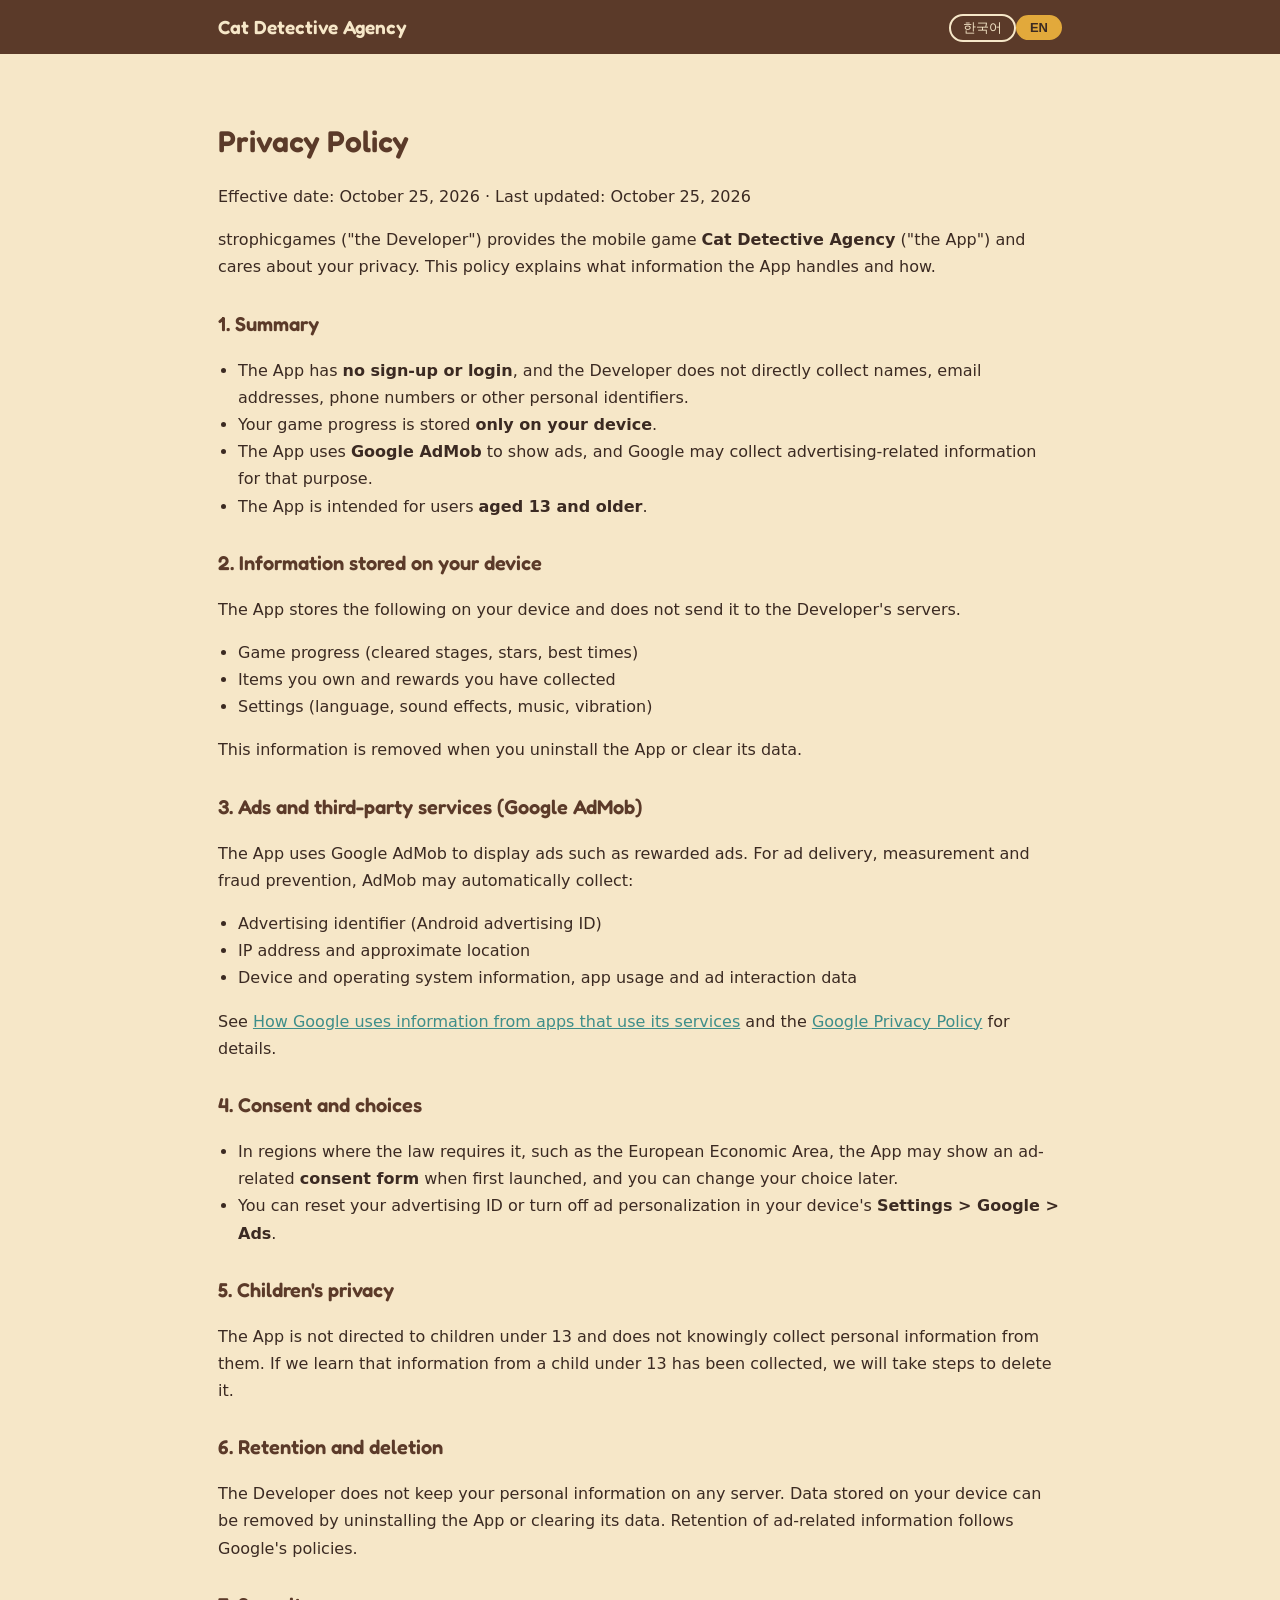
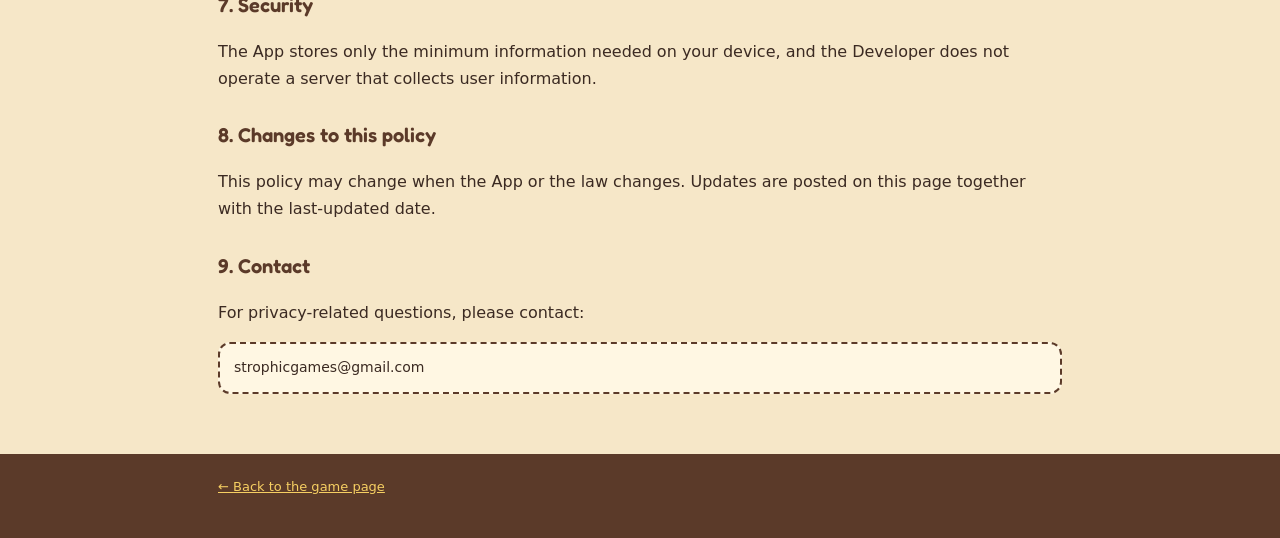
==== privacy.html @ 6e7f106a "Add site" ====
<!doctype html>
<html lang="ko">
<head>
<meta charset="utf-8">
<meta name="viewport" content="width=device-width, initial-scale=1">
<title data-ko="개인정보처리방침 - 고양이 탐정 사무소" data-en="Privacy Policy - Cat Detective Agency">개인정보처리방침 - 고양이 탐정 사무소</title>
<meta name="robots" content="index,follow">
<link rel="stylesheet" href="style.css">
</head>
<body>
<header class="bar"><div class="wrap">
  <a class="brand display" href="index.html"><span data-l="ko">고양이 탐정 사무소</span><span data-l="en">Cat Detective Agency</span></a>
  <div class="langs"><button data-lang="ko">한국어</button><button data-lang="en">EN</button></div>
</div></header>

<main class="wrap doc">
  <section data-l="ko">
    <h2 class="display" style="font-size:30px">개인정보처리방침</h2>
    <p>시행일: 2026년 10월 25일 · 최종 수정일: 2026년 10월 25일</p>
    <p>strophicgames(이하 "개발자")는 모바일 게임 <b>고양이 탐정 사무소</b>(이하 "앱")를 제공하며, 이용자의 개인정보를 소중히 다룹니다. 이 방침은 앱이 어떤 정보를 어떻게 다루는지 설명합니다.</p>

    <h2 class="display">1. 요약</h2>
    <ul>
      <li>앱은 <b>회원가입이나 로그인이 없으며</b>, 이름·이메일·전화번호 등 개인 식별 정보를 개발자가 직접 수집하지 않습니다.</li>
      <li>게임 진행 상황은 이용자의 <b>기기 안</b>에만 저장됩니다.</li>
      <li>앱은 광고 제공을 위해 <b>Google AdMob</b>을 사용하며, 이때 광고 관련 정보가 Google에 의해 수집될 수 있습니다.</li>
      <li>앱은 <b>만 13세 이상</b>을 대상으로 합니다.</li>
    </ul>

    <h2 class="display">2. 기기에 저장되는 정보</h2>
    <p>앱은 다음 정보를 이용자의 기기에 저장하며, 개발자의 서버로 전송하지 않습니다.</p>
    <ul><li>게임 진행 기록(클리어한 스테이지, 별 개수, 최단 기록)</li><li>보유한 아이템과 받은 보상 기록</li><li>설정 값(언어, 효과음·배경음·진동 여부)</li></ul>
    <p>이 정보는 앱을 삭제하거나 앱 데이터를 지우면 함께 삭제됩니다.</p>

    <h2 class="display">3. 광고 및 제3자 서비스 (Google AdMob)</h2>
    <p>앱은 보상형 광고 등을 표시하기 위해 Google AdMob을 사용합니다. AdMob은 광고 제공, 성과 측정, 부정 사용 방지를 위해 다음과 같은 정보를 자동으로 수집할 수 있습니다.</p>
    <ul><li>광고 식별자(Android 광고 ID)</li><li>IP 주소와 대략적인 위치</li><li>기기 및 운영체제 정보, 앱 사용 및 광고 상호작용 정보</li></ul>
    <p>Google의 정보 처리 방식은 <a href="https://policies.google.com/technologies/partner-sites" target="_blank" rel="noopener">Google 정책 안내</a>와 <a href="https://policies.google.com/privacy" target="_blank" rel="noopener">Google 개인정보처리방침</a>에서 확인할 수 있습니다.</p>

    <h2 class="display">4. 동의 및 선택권</h2>
    <ul>
      <li>유럽경제지역(EEA) 등 법령이 요구하는 지역에서는 앱이 처음 실행될 때 광고 관련 <b>동의 창</b>이 표시될 수 있으며, 이후 설정에서 선택을 변경할 수 있습니다.</li>
      <li>이용자는 기기의 <b>설정 &gt; Google &gt; 광고</b>에서 광고 ID를 재설정하거나 광고 개인화를 해제할 수 있습니다.</li>
    </ul>

    <h2 class="display">5. 아동의 개인정보</h2>
    <p>앱은 만 13세 미만을 대상으로 하지 않으며, 만 13세 미만 아동의 개인정보를 의도적으로 수집하지 않습니다. 만 13세 미만 아동의 정보가 수집된 사실을 알게 되면 해당 정보를 삭제하기 위해 조치하겠습니다.</p>

    <h2 class="display">6. 보관 및 삭제</h2>
    <p>개발자는 이용자의 개인정보를 서버에 보관하지 않습니다. 기기에 저장된 정보는 앱 삭제 또는 앱 데이터 삭제로 제거할 수 있습니다. 광고 관련 정보의 보관과 삭제는 Google의 정책을 따릅니다.</p>

    <h2 class="display">7. 보안</h2>
    <p>앱은 필요한 최소한의 정보만 기기에 저장하고, 개발자가 이용자 정보를 수집하는 별도 서버를 운영하지 않습니다.</p>

    <h2 class="display">8. 방침의 변경</h2>
    <p>이 방침은 앱의 기능이나 법령이 바뀌면 수정될 수 있으며, 수정 시 이 페이지에 최종 수정일과 함께 게시합니다.</p>

    <h2 class="display">9. 문의</h2>
    <p>개인정보와 관련한 문의는 아래로 연락해 주세요.</p>
    <p class="note">strophicgames@gmail.com</p>
  </section>

  <section data-l="en">
    <h2 class="display" style="font-size:30px">Privacy Policy</h2>
    <p>Effective date: October 25, 2026 · Last updated: October 25, 2026</p>
    <p>strophicgames ("the Developer") provides the mobile game <b>Cat Detective Agency</b> ("the App") and cares about your privacy. This policy explains what information the App handles and how.</p>

    <h2 class="display">1. Summary</h2>
    <ul>
      <li>The App has <b>no sign-up or login</b>, and the Developer does not directly collect names, email addresses, phone numbers or other personal identifiers.</li>
      <li>Your game progress is stored <b>only on your device</b>.</li>
      <li>The App uses <b>Google AdMob</b> to show ads, and Google may collect advertising-related information for that purpose.</li>
      <li>The App is intended for users <b>aged 13 and older</b>.</li>
    </ul>

    <h2 class="display">2. Information stored on your device</h2>
    <p>The App stores the following on your device and does not send it to the Developer's servers.</p>
    <ul><li>Game progress (cleared stages, stars, best times)</li><li>Items you own and rewards you have collected</li><li>Settings (language, sound effects, music, vibration)</li></ul>
    <p>This information is removed when you uninstall the App or clear its data.</p>

    <h2 class="display">3. Ads and third-party services (Google AdMob)</h2>
    <p>The App uses Google AdMob to display ads such as rewarded ads. For ad delivery, measurement and fraud prevention, AdMob may automatically collect:</p>
    <ul><li>Advertising identifier (Android advertising ID)</li><li>IP address and approximate location</li><li>Device and operating system information, app usage and ad interaction data</li></ul>
    <p>See <a href="https://policies.google.com/technologies/partner-sites" target="_blank" rel="noopener">How Google uses information from apps that use its services</a> and the <a href="https://policies.google.com/privacy" target="_blank" rel="noopener">Google Privacy Policy</a> for details.</p>

    <h2 class="display">4. Consent and choices</h2>
    <ul>
      <li>In regions where the law requires it, such as the European Economic Area, the App may show an ad-related <b>consent form</b> when first launched, and you can change your choice later.</li>
      <li>You can reset your advertising ID or turn off ad personalization in your device's <b>Settings &gt; Google &gt; Ads</b>.</li>
    </ul>

    <h2 class="display">5. Children's privacy</h2>
    <p>The App is not directed to children under 13 and does not knowingly collect personal information from them. If we learn that information from a child under 13 has been collected, we will take steps to delete it.</p>

    <h2 class="display">6. Retention and deletion</h2>
    <p>The Developer does not keep your personal information on any server. Data stored on your device can be removed by uninstalling the App or clearing its data. Retention of ad-related information follows Google's policies.</p>

    <h2 class="display">7. Security</h2>
    <p>The App stores only the minimum information needed on your device, and the Developer does not operate a server that collects user information.</p>

    <h2 class="display">8. Changes to this policy</h2>
    <p>This policy may change when the App or the law changes. Updates are posted on this page together with the last-updated date.</p>

    <h2 class="display">9. Contact</h2>
    <p>For privacy-related questions, please contact:</p>
    <p class="note">strophicgames@gmail.com</p>
  </section>
</main>

<footer><div class="wrap"><a href="index.html">← <span data-l="ko">게임 소개로 돌아가기</span><span data-l="en">Back to the game page</span></a></div></footer>
<script src="lang.js"></script>
</body>
</html>
---- style.css ----
@font-face { font-family: 'Jua'; src: url('fonts/jua-korean-400-normal.woff2') format('woff2'); unicode-range: U+AC00-D7AF, U+1100-11FF, U+3130-318F; font-display: swap; }
@font-face { font-family: 'Jua'; src: url('fonts/jua-latin-400-normal.woff2') format('woff2'); unicode-range: U+0000-00FF; font-display: swap; }
@font-face { font-family: 'Fredoka'; src: url('fonts/fredoka-latin-600-normal.woff2') format('woff2'); font-weight: 600; font-display: swap; }

:root { --cream:#f6e7c8; --brown:#5b3a29; --red:#c8503c; --teal:#3e8e8a; --mustard:#e2a93b; --shadow:#4a4468; --text:#3b2a22; --card:#fff7e3; }
* { box-sizing: border-box; }
html { scroll-behavior: smooth; }
body { margin:0; background:var(--cream); color:var(--text); font-family: system-ui, -apple-system, 'Noto Sans KR', 'Segoe UI', sans-serif; line-height:1.7; }
html[lang='ko'] .display { font-family:'Jua', system-ui, sans-serif; font-weight:400; }
html[lang='en'] .display { font-family:'Fredoka', system-ui, sans-serif; font-weight:600; }
a { color: var(--teal); }
.wrap { max-width: 880px; margin: 0 auto; padding: 0 18px; }

header.bar { position: sticky; top:0; z-index:10; background: var(--brown); color: var(--cream); }
header.bar .wrap { display:flex; align-items:center; gap:14px; height:54px; }
header.bar a { color: var(--cream); text-decoration:none; }
header.bar .brand { font-size:19px; flex:1; }
header.bar nav a { margin-right:14px; font-size:14px; }
.langs button { appearance:none; border:2px solid var(--cream); background:transparent; color:var(--cream); border-radius:999px; padding:3px 12px; font-size:13px; cursor:pointer; }
.langs button.on { background: var(--mustard); color: var(--text); border-color: var(--mustard); font-weight:700; }

.hero { position:relative; text-align:center; padding: 28px 0 0; background: linear-gradient(#2f2848, #645778 60%, var(--cream)); }
.hero img { display:block; width:min(100%, 520px); margin: 0 auto; border-radius: 20px 20px 0 0; }
.hero h1 { margin:0 0 6px; color: var(--cream); font-size: clamp(30px, 6vw, 46px); text-shadow: 0 3px 0 rgba(0,0,0,.35); }
.hero p { margin: 0 0 18px; color:#efe3c7; font-size:16px; }
.badge { display:inline-block; margin: 0 0 20px; padding: 8px 20px; background: var(--mustard); color: var(--text); border:2px solid var(--brown); border-radius:999px; box-shadow:0 3px 0 var(--brown); font-size:16px; }

section { padding: 36px 0 6px; }
h2 { color: var(--brown); font-size: 26px; margin: 0 0 12px; }
.grid { display:grid; grid-template-columns: repeat(auto-fit, minmax(240px, 1fr)); gap: 14px; }
.card { background: var(--card); border:2px solid var(--brown); border-radius:16px; padding:16px; }
.card h3 { margin:0 0 6px; color: var(--red); font-size:18px; }
.card p { margin:0; font-size:15px; }
.eps { display:grid; grid-template-columns: repeat(auto-fill, minmax(150px, 1fr)); gap: 12px; }
.eps figure { margin:0; background: var(--card); border:2px solid var(--brown); border-radius:14px; overflow:hidden; }
.eps img { display:block; width:100%; aspect-ratio: 4/3; object-fit:cover; }
.eps figcaption { padding:8px 10px; font-size:13px; }
.cover { width:100%; border:2px solid var(--brown); border-radius:16px; display:block; }
footer { margin-top: 40px; padding: 22px 0 40px; background: var(--brown); color:#e9dcc0; font-size:13px; }
footer a { color:#f6cf62; }

.doc h2 { margin-top: 26px; font-size: 20px; }
.doc ul { padding-left: 20px; }
.note { background: var(--card); border:2px dashed var(--brown); border-radius:12px; padding:12px 14px; font-size:14px; }
[data-l] { display:none; }
html[lang='ko'] [data-l='ko'], html[lang='en'] [data-l='en'] { display:revert; }
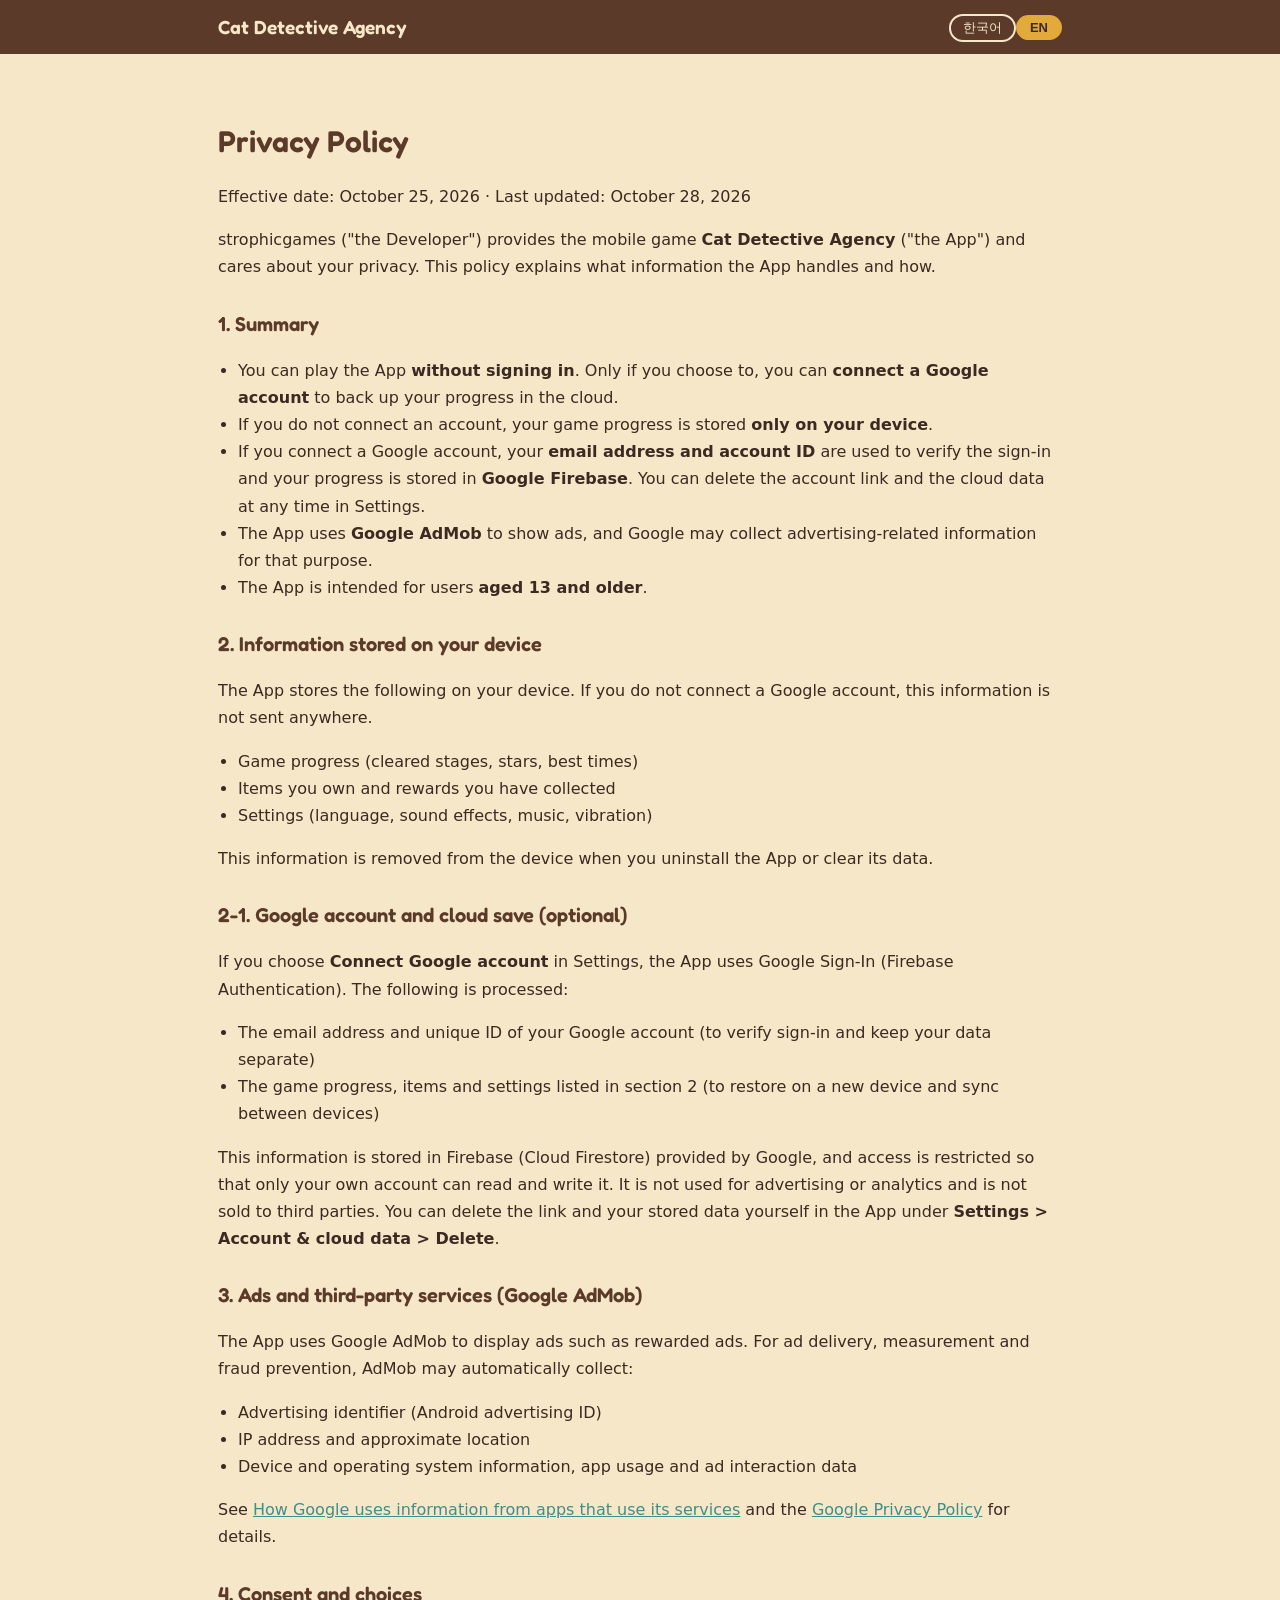
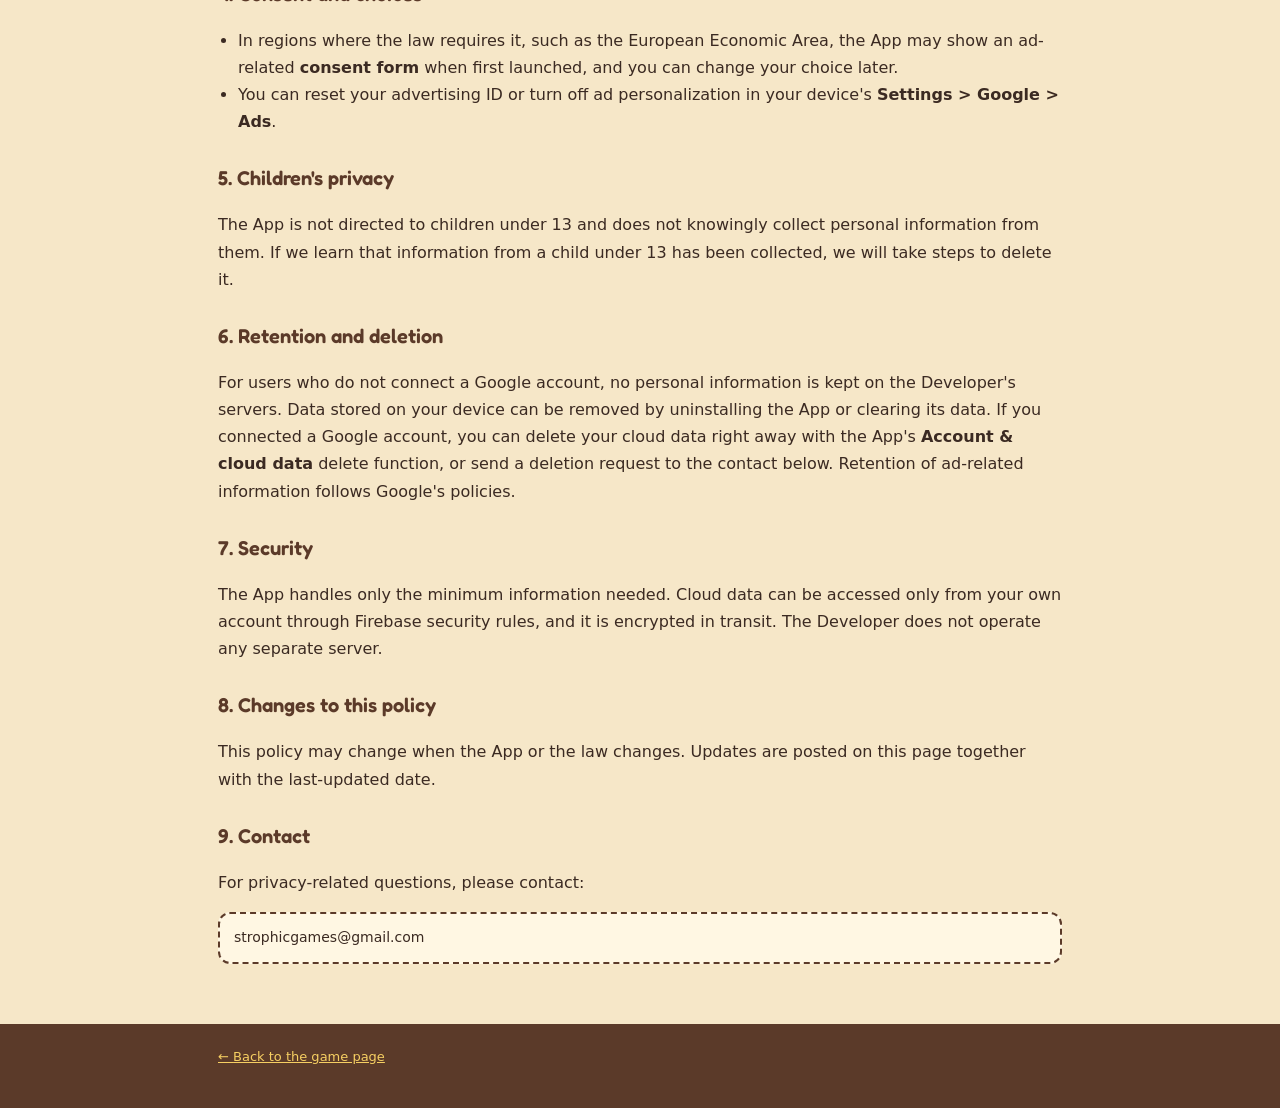
==== commit b0eb907c: "Add files via upload" ====
--- a/privacy.html
+++ b/privacy.html
@@ -16,21 +16,27 @@
 <main class="wrap doc">
   <section data-l="ko">
     <h2 class="display" style="font-size:30px">개인정보처리방침</h2>
-    <p>시행일: 2026년 10월 25일 · 최종 수정일: 2026년 10월 25일</p>
+    <p>시행일: 2026년 10월 25일 · 최종 수정일: 2026년 10월 28일</p>
     <p>strophicgames(이하 "개발자")는 모바일 게임 <b>고양이 탐정 사무소</b>(이하 "앱")를 제공하며, 이용자의 개인정보를 소중히 다룹니다. 이 방침은 앱이 어떤 정보를 어떻게 다루는지 설명합니다.</p>
 
     <h2 class="display">1. 요약</h2>
     <ul>
-      <li>앱은 <b>회원가입이나 로그인이 없으며</b>, 이름·이메일·전화번호 등 개인 식별 정보를 개발자가 직접 수집하지 않습니다.</li>
-      <li>게임 진행 상황은 이용자의 <b>기기 안</b>에만 저장됩니다.</li>
+      <li>앱은 <b>로그인 없이도</b> 플레이할 수 있습니다. 이용자가 원할 때만 <b>구글 계정을 연결</b>해 게임 진행 상황을 클라우드에 백업할 수 있습니다.</li>
+      <li>구글 계정을 연결하지 않으면 게임 진행 상황은 이용자의 <b>기기 안</b>에만 저장됩니다.</li>
+      <li>구글 계정을 연결하면 <b>이메일 주소와 계정 고유 ID</b>가 로그인 확인에 사용되고, 게임 진행 상황이 <b>Google Firebase</b>에 저장됩니다. 설정에서 언제든 계정과 클라우드 데이터를 삭제할 수 있습니다.</li>
       <li>앱은 광고 제공을 위해 <b>Google AdMob</b>을 사용하며, 이때 광고 관련 정보가 Google에 의해 수집될 수 있습니다.</li>
       <li>앱은 <b>만 13세 이상</b>을 대상으로 합니다.</li>
     </ul>
 
     <h2 class="display">2. 기기에 저장되는 정보</h2>
-    <p>앱은 다음 정보를 이용자의 기기에 저장하며, 개발자의 서버로 전송하지 않습니다.</p>
+    <p>앱은 다음 정보를 이용자의 기기에 저장합니다. 구글 계정을 연결하지 않으면 이 정보는 어디로도 전송되지 않습니다.</p>
     <ul><li>게임 진행 기록(클리어한 스테이지, 별 개수, 최단 기록)</li><li>보유한 아이템과 받은 보상 기록</li><li>설정 값(언어, 효과음·배경음·진동 여부)</li></ul>
-    <p>이 정보는 앱을 삭제하거나 앱 데이터를 지우면 함께 삭제됩니다.</p>
+    <p>이 정보는 앱을 삭제하거나 앱 데이터를 지우면 기기에서 함께 삭제됩니다.</p>
+
+    <h2 class="display">2-1. 구글 계정 연결과 클라우드 저장 (선택)</h2>
+    <p>이용자가 설정에서 <b>구글 계정 연결</b>을 선택하면 Google 로그인(Firebase Authentication)을 사용합니다. 이때 다음 정보가 처리됩니다.</p>
+    <ul><li>구글 계정의 이메일 주소와 계정 고유 ID(로그인 확인과 데이터 구분 목적)</li><li>위 2번의 게임 진행 기록, 아이템, 설정 값(기기 변경 시 복원과 여러 기기 동기화 목적)</li></ul>
+    <p>이 정보는 Google이 제공하는 Firebase(Cloud Firestore)에 저장되며, 계정 본인만 읽고 쓸 수 있도록 접근이 제한됩니다. 광고, 분석 목적으로 사용하거나 제3자에게 판매하지 않습니다. 이용자는 앱의 <b>설정 &gt; 계정과 클라우드 데이터 &gt; 삭제</b>에서 연결과 저장된 데이터를 직접 삭제할 수 있습니다.</p>
 
     <h2 class="display">3. 광고 및 제3자 서비스 (Google AdMob)</h2>
     <p>앱은 보상형 광고 등을 표시하기 위해 Google AdMob을 사용합니다. AdMob은 광고 제공, 성과 측정, 부정 사용 방지를 위해 다음과 같은 정보를 자동으로 수집할 수 있습니다.</p>
@@ -47,10 +53,10 @@
     <p>앱은 만 13세 미만을 대상으로 하지 않으며, 만 13세 미만 아동의 개인정보를 의도적으로 수집하지 않습니다. 만 13세 미만 아동의 정보가 수집된 사실을 알게 되면 해당 정보를 삭제하기 위해 조치하겠습니다.</p>
 
     <h2 class="display">6. 보관 및 삭제</h2>
-    <p>개발자는 이용자의 개인정보를 서버에 보관하지 않습니다. 기기에 저장된 정보는 앱 삭제 또는 앱 데이터 삭제로 제거할 수 있습니다. 광고 관련 정보의 보관과 삭제는 Google의 정책을 따릅니다.</p>
+    <p>구글 계정을 연결하지 않은 이용자의 정보는 개발자의 서버에 보관되지 않습니다. 기기에 저장된 정보는 앱 삭제 또는 앱 데이터 삭제로 제거할 수 있습니다. 구글 계정을 연결한 경우 클라우드 데이터는 앱의 <b>계정과 클라우드 데이터 삭제</b> 기능으로 즉시 삭제할 수 있고, 삭제 요청은 아래 문의처로도 보낼 수 있습니다. 광고 관련 정보의 보관과 삭제는 Google의 정책을 따릅니다.</p>
 
     <h2 class="display">7. 보안</h2>
-    <p>앱은 필요한 최소한의 정보만 기기에 저장하고, 개발자가 이용자 정보를 수집하는 별도 서버를 운영하지 않습니다.</p>
+    <p>앱은 필요한 최소한의 정보만 다룹니다. 클라우드 데이터는 Google Firebase의 보안 규칙으로 본인 계정에서만 접근할 수 있고, 전송 구간은 암호화됩니다. 개발자가 별도의 서버를 운영하지 않습니다.</p>
 
     <h2 class="display">8. 방침의 변경</h2>
     <p>이 방침은 앱의 기능이나 법령이 바뀌면 수정될 수 있으며, 수정 시 이 페이지에 최종 수정일과 함께 게시합니다.</p>
@@ -62,21 +68,27 @@
 
   <section data-l="en">
     <h2 class="display" style="font-size:30px">Privacy Policy</h2>
-    <p>Effective date: October 25, 2026 · Last updated: October 25, 2026</p>
+    <p>Effective date: October 25, 2026 · Last updated: October 28, 2026</p>
     <p>strophicgames ("the Developer") provides the mobile game <b>Cat Detective Agency</b> ("the App") and cares about your privacy. This policy explains what information the App handles and how.</p>
 
     <h2 class="display">1. Summary</h2>
     <ul>
-      <li>The App has <b>no sign-up or login</b>, and the Developer does not directly collect names, email addresses, phone numbers or other personal identifiers.</li>
-      <li>Your game progress is stored <b>only on your device</b>.</li>
+      <li>You can play the App <b>without signing in</b>. Only if you choose to, you can <b>connect a Google account</b> to back up your progress in the cloud.</li>
+      <li>If you do not connect an account, your game progress is stored <b>only on your device</b>.</li>
+      <li>If you connect a Google account, your <b>email address and account ID</b> are used to verify the sign-in and your progress is stored in <b>Google Firebase</b>. You can delete the account link and the cloud data at any time in Settings.</li>
       <li>The App uses <b>Google AdMob</b> to show ads, and Google may collect advertising-related information for that purpose.</li>
       <li>The App is intended for users <b>aged 13 and older</b>.</li>
     </ul>
 
     <h2 class="display">2. Information stored on your device</h2>
-    <p>The App stores the following on your device and does not send it to the Developer's servers.</p>
+    <p>The App stores the following on your device. If you do not connect a Google account, this information is not sent anywhere.</p>
     <ul><li>Game progress (cleared stages, stars, best times)</li><li>Items you own and rewards you have collected</li><li>Settings (language, sound effects, music, vibration)</li></ul>
-    <p>This information is removed when you uninstall the App or clear its data.</p>
+    <p>This information is removed from the device when you uninstall the App or clear its data.</p>
+
+    <h2 class="display">2-1. Google account and cloud save (optional)</h2>
+    <p>If you choose <b>Connect Google account</b> in Settings, the App uses Google Sign-In (Firebase Authentication). The following is processed:</p>
+    <ul><li>The email address and unique ID of your Google account (to verify sign-in and keep your data separate)</li><li>The game progress, items and settings listed in section 2 (to restore on a new device and sync between devices)</li></ul>
+    <p>This information is stored in Firebase (Cloud Firestore) provided by Google, and access is restricted so that only your own account can read and write it. It is not used for advertising or analytics and is not sold to third parties. You can delete the link and your stored data yourself in the App under <b>Settings &gt; Account &amp; cloud data &gt; Delete</b>.</p>
 
     <h2 class="display">3. Ads and third-party services (Google AdMob)</h2>
     <p>The App uses Google AdMob to display ads such as rewarded ads. For ad delivery, measurement and fraud prevention, AdMob may automatically collect:</p>
@@ -93,10 +105,10 @@
     <p>The App is not directed to children under 13 and does not knowingly collect personal information from them. If we learn that information from a child under 13 has been collected, we will take steps to delete it.</p>
 
     <h2 class="display">6. Retention and deletion</h2>
-    <p>The Developer does not keep your personal information on any server. Data stored on your device can be removed by uninstalling the App or clearing its data. Retention of ad-related information follows Google's policies.</p>
+    <p>For users who do not connect a Google account, no personal information is kept on the Developer's servers. Data stored on your device can be removed by uninstalling the App or clearing its data. If you connected a Google account, you can delete your cloud data right away with the App's <b>Account &amp; cloud data</b> delete function, or send a deletion request to the contact below. Retention of ad-related information follows Google's policies.</p>
 
     <h2 class="display">7. Security</h2>
-    <p>The App stores only the minimum information needed on your device, and the Developer does not operate a server that collects user information.</p>
+    <p>The App handles only the minimum information needed. Cloud data can be accessed only from your own account through Firebase security rules, and it is encrypted in transit. The Developer does not operate any separate server.</p>
 
     <h2 class="display">8. Changes to this policy</h2>
     <p>This policy may change when the App or the law changes. Updates are posted on this page together with the last-updated date.</p>
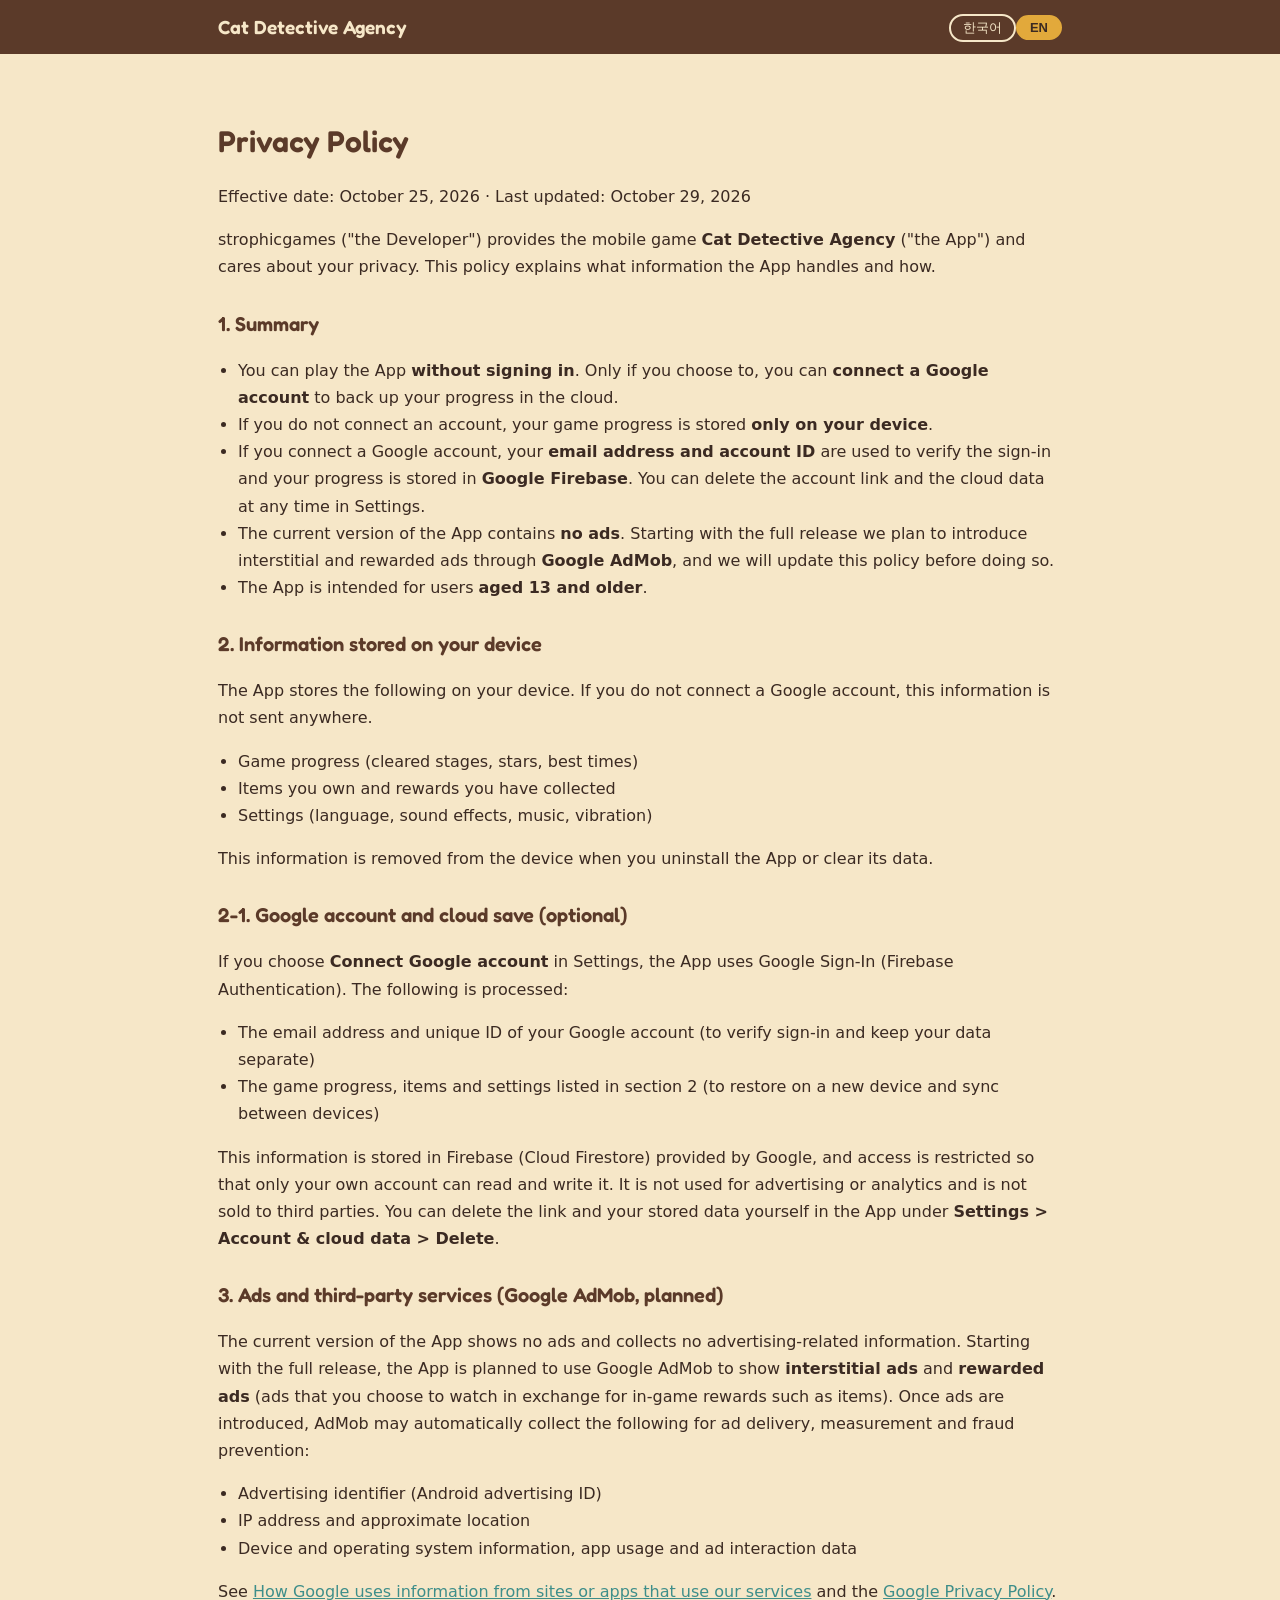
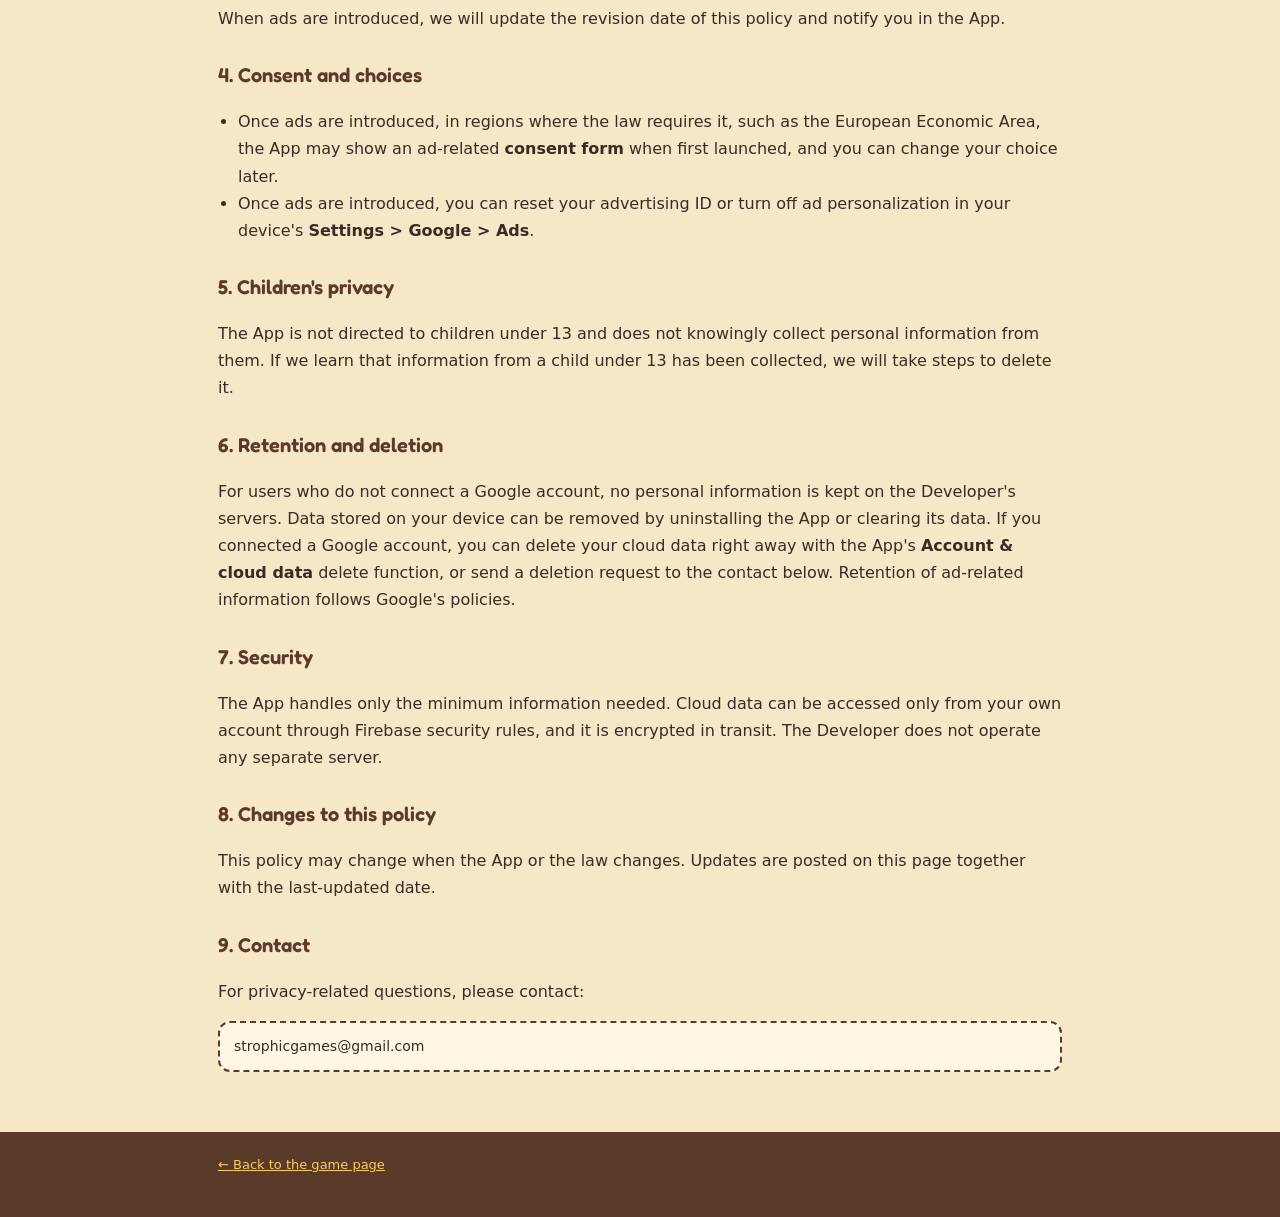
==== commit 4d9a4d00: "Add files via upload" ====
--- a/privacy.html
+++ b/privacy.html
@@ -16,7 +16,7 @@
 <main class="wrap doc">
   <section data-l="ko">
     <h2 class="display" style="font-size:30px">개인정보처리방침</h2>
-    <p>시행일: 2026년 10월 25일 · 최종 수정일: 2026년 10월 28일</p>
+    <p>시행일: 2026년 10월 25일 · 최종 수정일: 2026년 10월 29일</p>
     <p>strophicgames(이하 "개발자")는 모바일 게임 <b>고양이 탐정 사무소</b>(이하 "앱")를 제공하며, 이용자의 개인정보를 소중히 다룹니다. 이 방침은 앱이 어떤 정보를 어떻게 다루는지 설명합니다.</p>
 
     <h2 class="display">1. 요약</h2>
@@ -24,7 +24,7 @@
       <li>앱은 <b>로그인 없이도</b> 플레이할 수 있습니다. 이용자가 원할 때만 <b>구글 계정을 연결</b>해 게임 진행 상황을 클라우드에 백업할 수 있습니다.</li>
       <li>구글 계정을 연결하지 않으면 게임 진행 상황은 이용자의 <b>기기 안</b>에만 저장됩니다.</li>
       <li>구글 계정을 연결하면 <b>이메일 주소와 계정 고유 ID</b>가 로그인 확인에 사용되고, 게임 진행 상황이 <b>Google Firebase</b>에 저장됩니다. 설정에서 언제든 계정과 클라우드 데이터를 삭제할 수 있습니다.</li>
-      <li>앱은 광고 제공을 위해 <b>Google AdMob</b>을 사용하며, 이때 광고 관련 정보가 Google에 의해 수집될 수 있습니다.</li>
+      <li>현재 앱에는 <b>광고가 없습니다</b>. 정식 출시 버전부터 <b>Google AdMob</b>의 전면 광고와 보상형 광고를 도입할 예정이며, 도입 시 이 방침을 먼저 갱신합니다.</li>
       <li>앱은 <b>만 13세 이상</b>을 대상으로 합니다.</li>
     </ul>
 
@@ -38,15 +38,15 @@
     <ul><li>구글 계정의 이메일 주소와 계정 고유 ID(로그인 확인과 데이터 구분 목적)</li><li>위 2번의 게임 진행 기록, 아이템, 설정 값(기기 변경 시 복원과 여러 기기 동기화 목적)</li></ul>
     <p>이 정보는 Google이 제공하는 Firebase(Cloud Firestore)에 저장되며, 계정 본인만 읽고 쓸 수 있도록 접근이 제한됩니다. 광고, 분석 목적으로 사용하거나 제3자에게 판매하지 않습니다. 이용자는 앱의 <b>설정 &gt; 계정과 클라우드 데이터 &gt; 삭제</b>에서 연결과 저장된 데이터를 직접 삭제할 수 있습니다.</p>
 
-    <h2 class="display">3. 광고 및 제3자 서비스 (Google AdMob)</h2>
-    <p>앱은 보상형 광고 등을 표시하기 위해 Google AdMob을 사용합니다. AdMob은 광고 제공, 성과 측정, 부정 사용 방지를 위해 다음과 같은 정보를 자동으로 수집할 수 있습니다.</p>
+    <h2 class="display">3. 광고 및 제3자 서비스 (Google AdMob, 도입 예정)</h2>
+    <p>현재 버전의 앱에는 광고가 없으며 광고 관련 정보를 수집하지 않습니다. 정식 출시 버전부터 앱은 <b>전면 광고</b>와 <b>보상형 광고</b>(이용자가 선택해 시청하고 아이템 등 보상을 받는 광고)를 표시하기 위해 Google AdMob을 사용할 예정입니다. 광고가 도입되면 AdMob은 광고 제공, 성과 측정, 부정 사용 방지를 위해 다음과 같은 정보를 자동으로 수집할 수 있습니다.</p>
     <ul><li>광고 식별자(Android 광고 ID)</li><li>IP 주소와 대략적인 위치</li><li>기기 및 운영체제 정보, 앱 사용 및 광고 상호작용 정보</li></ul>
-    <p>Google의 정보 처리 방식은 <a href="https://policies.google.com/technologies/partner-sites" target="_blank" rel="noopener">Google 정책 안내</a>와 <a href="https://policies.google.com/privacy" target="_blank" rel="noopener">Google 개인정보처리방침</a>에서 확인할 수 있습니다.</p>
+    <p>Google의 정보 처리 방식은 <a href="https://policies.google.com/technologies/partner-sites" target="_blank" rel="noopener">Google 정책 안내</a>와 <a href="https://policies.google.com/privacy" target="_blank" rel="noopener">Google 개인정보처리방침</a>에서 확인할 수 있습니다. 광고 도입 시점에는 이 방침의 개정일을 갱신하고 앱 안에서도 안내합니다.</p>
 
     <h2 class="display">4. 동의 및 선택권</h2>
     <ul>
-      <li>유럽경제지역(EEA) 등 법령이 요구하는 지역에서는 앱이 처음 실행될 때 광고 관련 <b>동의 창</b>이 표시될 수 있으며, 이후 설정에서 선택을 변경할 수 있습니다.</li>
-      <li>이용자는 기기의 <b>설정 &gt; Google &gt; 광고</b>에서 광고 ID를 재설정하거나 광고 개인화를 해제할 수 있습니다.</li>
+      <li>광고 도입 후, 유럽경제지역(EEA) 등 법령이 요구하는 지역에서는 앱이 처음 실행될 때 광고 관련 <b>동의 창</b>이 표시될 수 있으며, 이후 설정에서 선택을 변경할 수 있습니다.</li>
+      <li>광고 도입 후 이용자는 기기의 <b>설정 &gt; Google &gt; 광고</b>에서 광고 ID를 재설정하거나 광고 개인화를 해제할 수 있습니다.</li>
     </ul>
 
     <h2 class="display">5. 아동의 개인정보</h2>
@@ -68,7 +68,7 @@
 
   <section data-l="en">
     <h2 class="display" style="font-size:30px">Privacy Policy</h2>
-    <p>Effective date: October 25, 2026 · Last updated: October 28, 2026</p>
+    <p>Effective date: October 25, 2026 · Last updated: October 29, 2026</p>
     <p>strophicgames ("the Developer") provides the mobile game <b>Cat Detective Agency</b> ("the App") and cares about your privacy. This policy explains what information the App handles and how.</p>
 
     <h2 class="display">1. Summary</h2>
@@ -76,7 +76,7 @@
       <li>You can play the App <b>without signing in</b>. Only if you choose to, you can <b>connect a Google account</b> to back up your progress in the cloud.</li>
       <li>If you do not connect an account, your game progress is stored <b>only on your device</b>.</li>
       <li>If you connect a Google account, your <b>email address and account ID</b> are used to verify the sign-in and your progress is stored in <b>Google Firebase</b>. You can delete the account link and the cloud data at any time in Settings.</li>
-      <li>The App uses <b>Google AdMob</b> to show ads, and Google may collect advertising-related information for that purpose.</li>
+      <li>The current version of the App contains <b>no ads</b>. Starting with the full release we plan to introduce interstitial and rewarded ads through <b>Google AdMob</b>, and we will update this policy before doing so.</li>
       <li>The App is intended for users <b>aged 13 and older</b>.</li>
     </ul>
 
@@ -90,15 +90,15 @@
     <ul><li>The email address and unique ID of your Google account (to verify sign-in and keep your data separate)</li><li>The game progress, items and settings listed in section 2 (to restore on a new device and sync between devices)</li></ul>
     <p>This information is stored in Firebase (Cloud Firestore) provided by Google, and access is restricted so that only your own account can read and write it. It is not used for advertising or analytics and is not sold to third parties. You can delete the link and your stored data yourself in the App under <b>Settings &gt; Account &amp; cloud data &gt; Delete</b>.</p>
 
-    <h2 class="display">3. Ads and third-party services (Google AdMob)</h2>
-    <p>The App uses Google AdMob to display ads such as rewarded ads. For ad delivery, measurement and fraud prevention, AdMob may automatically collect:</p>
+    <h2 class="display">3. Ads and third-party services (Google AdMob, planned)</h2>
+    <p>The current version of the App shows no ads and collects no advertising-related information. Starting with the full release, the App is planned to use Google AdMob to show <b>interstitial ads</b> and <b>rewarded ads</b> (ads that you choose to watch in exchange for in-game rewards such as items). Once ads are introduced, AdMob may automatically collect the following for ad delivery, measurement and fraud prevention:</p>
     <ul><li>Advertising identifier (Android advertising ID)</li><li>IP address and approximate location</li><li>Device and operating system information, app usage and ad interaction data</li></ul>
-    <p>See <a href="https://policies.google.com/technologies/partner-sites" target="_blank" rel="noopener">How Google uses information from apps that use its services</a> and the <a href="https://policies.google.com/privacy" target="_blank" rel="noopener">Google Privacy Policy</a> for details.</p>
+    <p>See <a href="https://policies.google.com/technologies/partner-sites" target="_blank" rel="noopener">How Google uses information from sites or apps that use our services</a> and the <a href="https://policies.google.com/privacy" target="_blank" rel="noopener">Google Privacy Policy</a>. When ads are introduced, we will update the revision date of this policy and notify you in the App.</p>
 
     <h2 class="display">4. Consent and choices</h2>
     <ul>
-      <li>In regions where the law requires it, such as the European Economic Area, the App may show an ad-related <b>consent form</b> when first launched, and you can change your choice later.</li>
-      <li>You can reset your advertising ID or turn off ad personalization in your device's <b>Settings &gt; Google &gt; Ads</b>.</li>
+      <li>Once ads are introduced, in regions where the law requires it, such as the European Economic Area, the App may show an ad-related <b>consent form</b> when first launched, and you can change your choice later.</li>
+      <li>Once ads are introduced, you can reset your advertising ID or turn off ad personalization in your device's <b>Settings &gt; Google &gt; Ads</b>.</li>
     </ul>
 
     <h2 class="display">5. Children's privacy</h2>
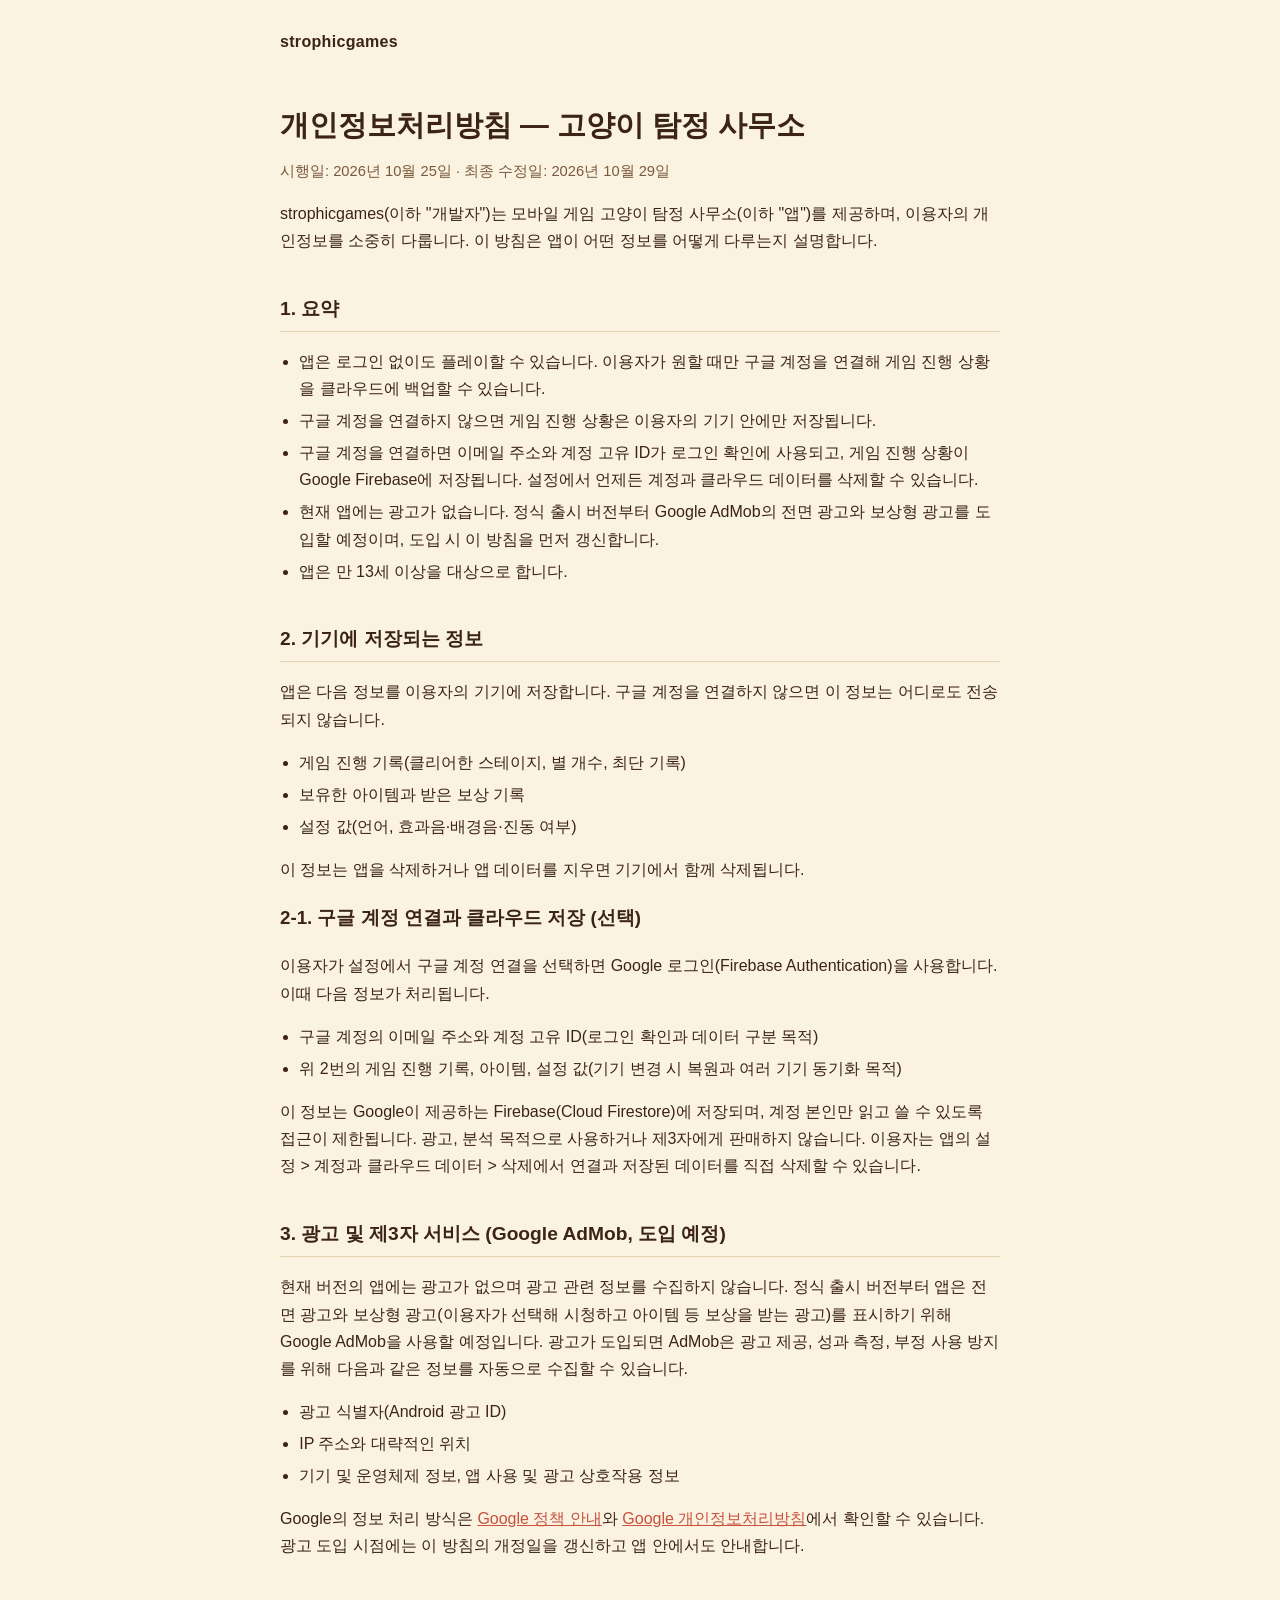
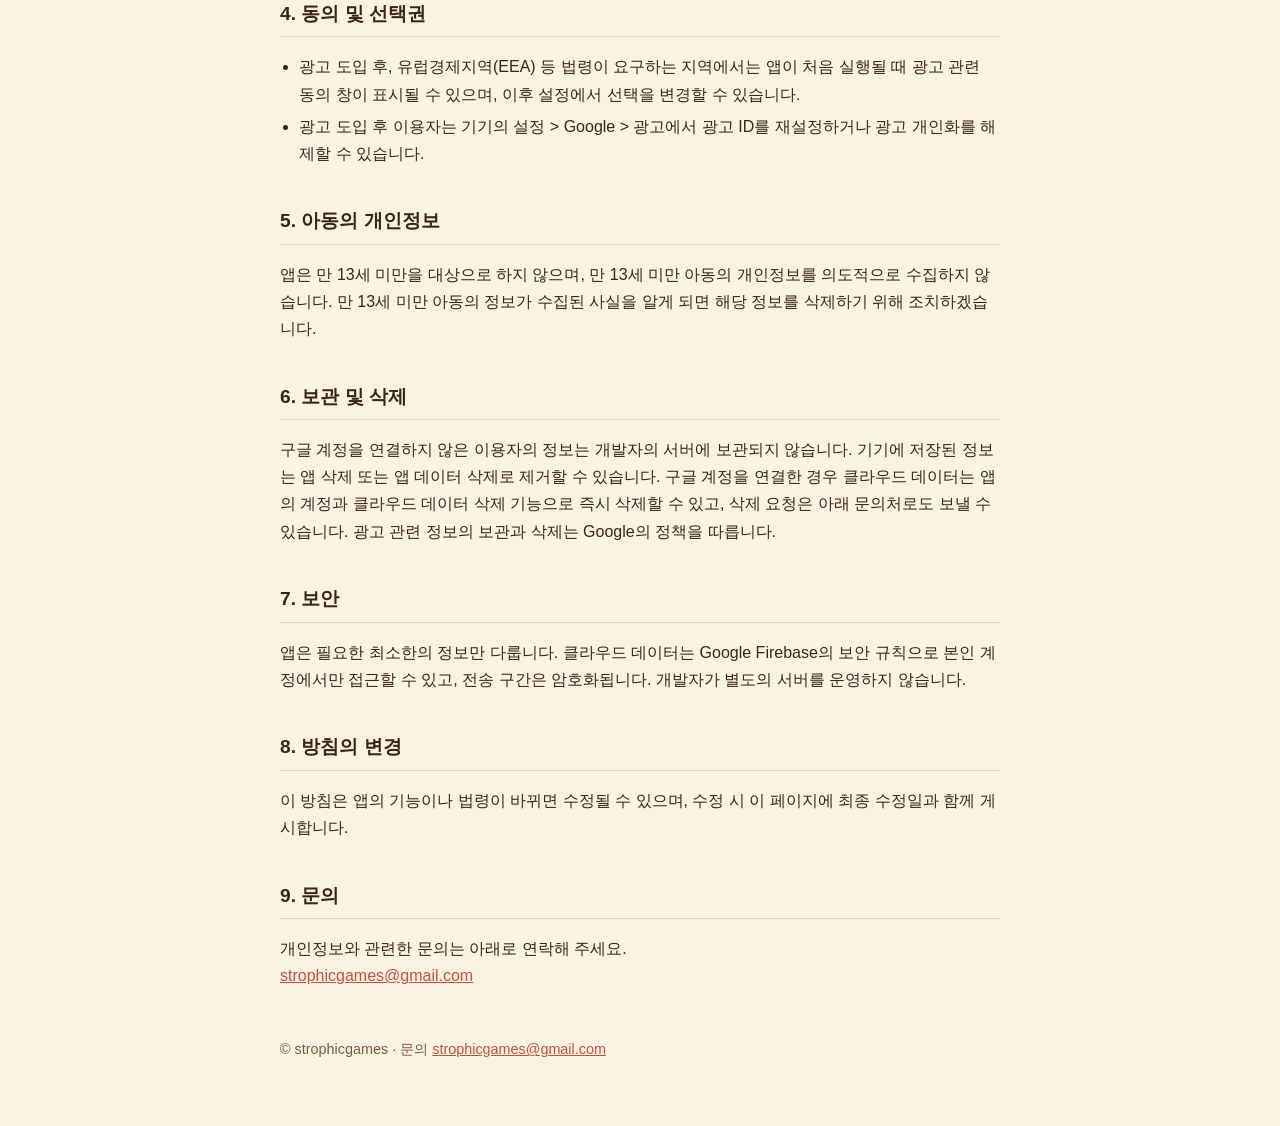
==== commit 2c848cb1: "Add files via upload" ====
--- a/privacy.html
+++ b/privacy.html
@@ -3,123 +3,62 @@
 <head>
 <meta charset="utf-8">
 <meta name="viewport" content="width=device-width, initial-scale=1">
-<title data-ko="개인정보처리방침 - 고양이 탐정 사무소" data-en="Privacy Policy - Cat Detective Agency">개인정보처리방침 - 고양이 탐정 사무소</title>
-<meta name="robots" content="index,follow">
+<title>개인정보처리방침 — 고양이 탐정 사무소</title>
 <link rel="stylesheet" href="style.css">
 </head>
 <body>
-<header class="bar"><div class="wrap">
-  <a class="brand display" href="index.html"><span data-l="ko">고양이 탐정 사무소</span><span data-l="en">Cat Detective Agency</span></a>
-  <div class="langs"><button data-lang="ko">한국어</button><button data-lang="en">EN</button></div>
-</div></header>
-
-<main class="wrap doc">
-  <section data-l="ko">
-    <h2 class="display" style="font-size:30px">개인정보처리방침</h2>
-    <p>시행일: 2026년 10월 25일 · 최종 수정일: 2026년 10월 29일</p>
-    <p>strophicgames(이하 "개발자")는 모바일 게임 <b>고양이 탐정 사무소</b>(이하 "앱")를 제공하며, 이용자의 개인정보를 소중히 다룹니다. 이 방침은 앱이 어떤 정보를 어떻게 다루는지 설명합니다.</p>
-
-    <h2 class="display">1. 요약</h2>
-    <ul>
-      <li>앱은 <b>로그인 없이도</b> 플레이할 수 있습니다. 이용자가 원할 때만 <b>구글 계정을 연결</b>해 게임 진행 상황을 클라우드에 백업할 수 있습니다.</li>
-      <li>구글 계정을 연결하지 않으면 게임 진행 상황은 이용자의 <b>기기 안</b>에만 저장됩니다.</li>
-      <li>구글 계정을 연결하면 <b>이메일 주소와 계정 고유 ID</b>가 로그인 확인에 사용되고, 게임 진행 상황이 <b>Google Firebase</b>에 저장됩니다. 설정에서 언제든 계정과 클라우드 데이터를 삭제할 수 있습니다.</li>
-      <li>현재 앱에는 <b>광고가 없습니다</b>. 정식 출시 버전부터 <b>Google AdMob</b>의 전면 광고와 보상형 광고를 도입할 예정이며, 도입 시 이 방침을 먼저 갱신합니다.</li>
-      <li>앱은 <b>만 13세 이상</b>을 대상으로 합니다.</li>
-    </ul>
-
-    <h2 class="display">2. 기기에 저장되는 정보</h2>
-    <p>앱은 다음 정보를 이용자의 기기에 저장합니다. 구글 계정을 연결하지 않으면 이 정보는 어디로도 전송되지 않습니다.</p>
-    <ul><li>게임 진행 기록(클리어한 스테이지, 별 개수, 최단 기록)</li><li>보유한 아이템과 받은 보상 기록</li><li>설정 값(언어, 효과음·배경음·진동 여부)</li></ul>
-    <p>이 정보는 앱을 삭제하거나 앱 데이터를 지우면 기기에서 함께 삭제됩니다.</p>
-
-    <h2 class="display">2-1. 구글 계정 연결과 클라우드 저장 (선택)</h2>
-    <p>이용자가 설정에서 <b>구글 계정 연결</b>을 선택하면 Google 로그인(Firebase Authentication)을 사용합니다. 이때 다음 정보가 처리됩니다.</p>
-    <ul><li>구글 계정의 이메일 주소와 계정 고유 ID(로그인 확인과 데이터 구분 목적)</li><li>위 2번의 게임 진행 기록, 아이템, 설정 값(기기 변경 시 복원과 여러 기기 동기화 목적)</li></ul>
-    <p>이 정보는 Google이 제공하는 Firebase(Cloud Firestore)에 저장되며, 계정 본인만 읽고 쓸 수 있도록 접근이 제한됩니다. 광고, 분석 목적으로 사용하거나 제3자에게 판매하지 않습니다. 이용자는 앱의 <b>설정 &gt; 계정과 클라우드 데이터 &gt; 삭제</b>에서 연결과 저장된 데이터를 직접 삭제할 수 있습니다.</p>
-
-    <h2 class="display">3. 광고 및 제3자 서비스 (Google AdMob, 도입 예정)</h2>
-    <p>현재 버전의 앱에는 광고가 없으며 광고 관련 정보를 수집하지 않습니다. 정식 출시 버전부터 앱은 <b>전면 광고</b>와 <b>보상형 광고</b>(이용자가 선택해 시청하고 아이템 등 보상을 받는 광고)를 표시하기 위해 Google AdMob을 사용할 예정입니다. 광고가 도입되면 AdMob은 광고 제공, 성과 측정, 부정 사용 방지를 위해 다음과 같은 정보를 자동으로 수집할 수 있습니다.</p>
-    <ul><li>광고 식별자(Android 광고 ID)</li><li>IP 주소와 대략적인 위치</li><li>기기 및 운영체제 정보, 앱 사용 및 광고 상호작용 정보</li></ul>
-    <p>Google의 정보 처리 방식은 <a href="https://policies.google.com/technologies/partner-sites" target="_blank" rel="noopener">Google 정책 안내</a>와 <a href="https://policies.google.com/privacy" target="_blank" rel="noopener">Google 개인정보처리방침</a>에서 확인할 수 있습니다. 광고 도입 시점에는 이 방침의 개정일을 갱신하고 앱 안에서도 안내합니다.</p>
-
-    <h2 class="display">4. 동의 및 선택권</h2>
-    <ul>
-      <li>광고 도입 후, 유럽경제지역(EEA) 등 법령이 요구하는 지역에서는 앱이 처음 실행될 때 광고 관련 <b>동의 창</b>이 표시될 수 있으며, 이후 설정에서 선택을 변경할 수 있습니다.</li>
-      <li>광고 도입 후 이용자는 기기의 <b>설정 &gt; Google &gt; 광고</b>에서 광고 ID를 재설정하거나 광고 개인화를 해제할 수 있습니다.</li>
-    </ul>
-
-    <h2 class="display">5. 아동의 개인정보</h2>
-    <p>앱은 만 13세 미만을 대상으로 하지 않으며, 만 13세 미만 아동의 개인정보를 의도적으로 수집하지 않습니다. 만 13세 미만 아동의 정보가 수집된 사실을 알게 되면 해당 정보를 삭제하기 위해 조치하겠습니다.</p>
-
-    <h2 class="display">6. 보관 및 삭제</h2>
-    <p>구글 계정을 연결하지 않은 이용자의 정보는 개발자의 서버에 보관되지 않습니다. 기기에 저장된 정보는 앱 삭제 또는 앱 데이터 삭제로 제거할 수 있습니다. 구글 계정을 연결한 경우 클라우드 데이터는 앱의 <b>계정과 클라우드 데이터 삭제</b> 기능으로 즉시 삭제할 수 있고, 삭제 요청은 아래 문의처로도 보낼 수 있습니다. 광고 관련 정보의 보관과 삭제는 Google의 정책을 따릅니다.</p>
-
-    <h2 class="display">7. 보안</h2>
-    <p>앱은 필요한 최소한의 정보만 다룹니다. 클라우드 데이터는 Google Firebase의 보안 규칙으로 본인 계정에서만 접근할 수 있고, 전송 구간은 암호화됩니다. 개발자가 별도의 서버를 운영하지 않습니다.</p>
-
-    <h2 class="display">8. 방침의 변경</h2>
-    <p>이 방침은 앱의 기능이나 법령이 바뀌면 수정될 수 있으며, 수정 시 이 페이지에 최종 수정일과 함께 게시합니다.</p>
-
-    <h2 class="display">9. 문의</h2>
-    <p>개인정보와 관련한 문의는 아래로 연락해 주세요.</p>
-    <p class="note">strophicgames@gmail.com</p>
-  </section>
-
-  <section data-l="en">
-    <h2 class="display" style="font-size:30px">Privacy Policy</h2>
-    <p>Effective date: October 25, 2026 · Last updated: October 29, 2026</p>
-    <p>strophicgames ("the Developer") provides the mobile game <b>Cat Detective Agency</b> ("the App") and cares about your privacy. This policy explains what information the App handles and how.</p>
-
-    <h2 class="display">1. Summary</h2>
-    <ul>
-      <li>You can play the App <b>without signing in</b>. Only if you choose to, you can <b>connect a Google account</b> to back up your progress in the cloud.</li>
-      <li>If you do not connect an account, your game progress is stored <b>only on your device</b>.</li>
-      <li>If you connect a Google account, your <b>email address and account ID</b> are used to verify the sign-in and your progress is stored in <b>Google Firebase</b>. You can delete the account link and the cloud data at any time in Settings.</li>
-      <li>The current version of the App contains <b>no ads</b>. Starting with the full release we plan to introduce interstitial and rewarded ads through <b>Google AdMob</b>, and we will update this policy before doing so.</li>
-      <li>The App is intended for users <b>aged 13 and older</b>.</li>
-    </ul>
-
-    <h2 class="display">2. Information stored on your device</h2>
-    <p>The App stores the following on your device. If you do not connect a Google account, this information is not sent anywhere.</p>
-    <ul><li>Game progress (cleared stages, stars, best times)</li><li>Items you own and rewards you have collected</li><li>Settings (language, sound effects, music, vibration)</li></ul>
-    <p>This information is removed from the device when you uninstall the App or clear its data.</p>
-
-    <h2 class="display">2-1. Google account and cloud save (optional)</h2>
-    <p>If you choose <b>Connect Google account</b> in Settings, the App uses Google Sign-In (Firebase Authentication). The following is processed:</p>
-    <ul><li>The email address and unique ID of your Google account (to verify sign-in and keep your data separate)</li><li>The game progress, items and settings listed in section 2 (to restore on a new device and sync between devices)</li></ul>
-    <p>This information is stored in Firebase (Cloud Firestore) provided by Google, and access is restricted so that only your own account can read and write it. It is not used for advertising or analytics and is not sold to third parties. You can delete the link and your stored data yourself in the App under <b>Settings &gt; Account &amp; cloud data &gt; Delete</b>.</p>
-
-    <h2 class="display">3. Ads and third-party services (Google AdMob, planned)</h2>
-    <p>The current version of the App shows no ads and collects no advertising-related information. Starting with the full release, the App is planned to use Google AdMob to show <b>interstitial ads</b> and <b>rewarded ads</b> (ads that you choose to watch in exchange for in-game rewards such as items). Once ads are introduced, AdMob may automatically collect the following for ad delivery, measurement and fraud prevention:</p>
-    <ul><li>Advertising identifier (Android advertising ID)</li><li>IP address and approximate location</li><li>Device and operating system information, app usage and ad interaction data</li></ul>
-    <p>See <a href="https://policies.google.com/technologies/partner-sites" target="_blank" rel="noopener">How Google uses information from sites or apps that use our services</a> and the <a href="https://policies.google.com/privacy" target="_blank" rel="noopener">Google Privacy Policy</a>. When ads are introduced, we will update the revision date of this policy and notify you in the App.</p>
-
-    <h2 class="display">4. Consent and choices</h2>
-    <ul>
-      <li>Once ads are introduced, in regions where the law requires it, such as the European Economic Area, the App may show an ad-related <b>consent form</b> when first launched, and you can change your choice later.</li>
-      <li>Once ads are introduced, you can reset your advertising ID or turn off ad personalization in your device's <b>Settings &gt; Google &gt; Ads</b>.</li>
-    </ul>
-
-    <h2 class="display">5. Children's privacy</h2>
-    <p>The App is not directed to children under 13 and does not knowingly collect personal information from them. If we learn that information from a child under 13 has been collected, we will take steps to delete it.</p>
-
-    <h2 class="display">6. Retention and deletion</h2>
-    <p>For users who do not connect a Google account, no personal information is kept on the Developer's servers. Data stored on your device can be removed by uninstalling the App or clearing its data. If you connected a Google account, you can delete your cloud data right away with the App's <b>Account &amp; cloud data</b> delete function, or send a deletion request to the contact below. Retention of ad-related information follows Google's policies.</p>
-
-    <h2 class="display">7. Security</h2>
-    <p>The App handles only the minimum information needed. Cloud data can be accessed only from your own account through Firebase security rules, and it is encrypted in transit. The Developer does not operate any separate server.</p>
-
-    <h2 class="display">8. Changes to this policy</h2>
-    <p>This policy may change when the App or the law changes. Updates are posted on this page together with the last-updated date.</p>
-
-    <h2 class="display">9. Contact</h2>
-    <p>For privacy-related questions, please contact:</p>
-    <p class="note">strophicgames@gmail.com</p>
-  </section>
+<header class="site"><a href="./">strophicgames</a></header>
+<main class="wrap">
+<h1>개인정보처리방침 — 고양이 탐정 사무소</h1>
+<p class="meta">시행일: 2026년 10월 25일 · 최종 수정일: 2026년 10월 29일</p>
+<p>strophicgames(이하 "개발자")는 모바일 게임 고양이 탐정 사무소(이하 "앱")를 제공하며, 이용자의 개인정보를 소중히 다룹니다. 이 방침은 앱이 어떤 정보를 어떻게 다루는지 설명합니다.</p>
+<h2>1. 요약</h2>
+<ul>
+<li>앱은 로그인 없이도 플레이할 수 있습니다. 이용자가 원할 때만 구글 계정을 연결해 게임 진행 상황을 클라우드에 백업할 수 있습니다.</li>
+<li>구글 계정을 연결하지 않으면 게임 진행 상황은 이용자의 기기 안에만 저장됩니다.</li>
+<li>구글 계정을 연결하면 이메일 주소와 계정 고유 ID가 로그인 확인에 사용되고, 게임 진행 상황이 Google Firebase에 저장됩니다. 설정에서 언제든 계정과 클라우드 데이터를 삭제할 수 있습니다.</li>
+<li>현재 앱에는 광고가 없습니다. 정식 출시 버전부터 Google AdMob의 전면 광고와 보상형 광고를 도입할 예정이며, 도입 시 이 방침을 먼저 갱신합니다.</li>
+<li>앱은 만 13세 이상을 대상으로 합니다.</li>
+</ul>
+<h2>2. 기기에 저장되는 정보</h2>
+<p>앱은 다음 정보를 이용자의 기기에 저장합니다. 구글 계정을 연결하지 않으면 이 정보는 어디로도 전송되지 않습니다.</p>
+<ul>
+<li>게임 진행 기록(클리어한 스테이지, 별 개수, 최단 기록)</li>
+<li>보유한 아이템과 받은 보상 기록</li>
+<li>설정 값(언어, 효과음·배경음·진동 여부)</li>
+</ul>
+<p>이 정보는 앱을 삭제하거나 앱 데이터를 지우면 기기에서 함께 삭제됩니다.</p>
+<h3>2-1. 구글 계정 연결과 클라우드 저장 (선택)</h3>
+<p>이용자가 설정에서 구글 계정 연결을 선택하면 Google 로그인(Firebase Authentication)을 사용합니다. 이때 다음 정보가 처리됩니다.</p>
+<ul>
+<li>구글 계정의 이메일 주소와 계정 고유 ID(로그인 확인과 데이터 구분 목적)</li>
+<li>위 2번의 게임 진행 기록, 아이템, 설정 값(기기 변경 시 복원과 여러 기기 동기화 목적)</li>
+</ul>
+<p>이 정보는 Google이 제공하는 Firebase(Cloud Firestore)에 저장되며, 계정 본인만 읽고 쓸 수 있도록 접근이 제한됩니다. 광고, 분석 목적으로 사용하거나 제3자에게 판매하지 않습니다. 이용자는 앱의 설정 &gt; 계정과 클라우드 데이터 &gt; 삭제에서 연결과 저장된 데이터를 직접 삭제할 수 있습니다.</p>
+<h2>3. 광고 및 제3자 서비스 (Google AdMob, 도입 예정)</h2>
+<p>현재 버전의 앱에는 광고가 없으며 광고 관련 정보를 수집하지 않습니다. 정식 출시 버전부터 앱은 전면 광고와 보상형 광고(이용자가 선택해 시청하고 아이템 등 보상을 받는 광고)를 표시하기 위해 Google AdMob을 사용할 예정입니다. 광고가 도입되면 AdMob은 광고 제공, 성과 측정, 부정 사용 방지를 위해 다음과 같은 정보를 자동으로 수집할 수 있습니다.</p>
+<ul>
+<li>광고 식별자(Android 광고 ID)</li>
+<li>IP 주소와 대략적인 위치</li>
+<li>기기 및 운영체제 정보, 앱 사용 및 광고 상호작용 정보</li>
+</ul>
+<p>Google의 정보 처리 방식은 <a href="https://policies.google.com/technologies/partner-sites">Google 정책 안내</a>와 <a href="https://policies.google.com/privacy">Google 개인정보처리방침</a>에서 확인할 수 있습니다. 광고 도입 시점에는 이 방침의 개정일을 갱신하고 앱 안에서도 안내합니다.</p>
+<h2>4. 동의 및 선택권</h2>
+<ul>
+<li>광고 도입 후, 유럽경제지역(EEA) 등 법령이 요구하는 지역에서는 앱이 처음 실행될 때 광고 관련 동의 창이 표시될 수 있으며, 이후 설정에서 선택을 변경할 수 있습니다.</li>
+<li>광고 도입 후 이용자는 기기의 설정 &gt; Google &gt; 광고에서 광고 ID를 재설정하거나 광고 개인화를 해제할 수 있습니다.</li>
+</ul>
+<h2>5. 아동의 개인정보</h2>
+<p>앱은 만 13세 미만을 대상으로 하지 않으며, 만 13세 미만 아동의 개인정보를 의도적으로 수집하지 않습니다. 만 13세 미만 아동의 정보가 수집된 사실을 알게 되면 해당 정보를 삭제하기 위해 조치하겠습니다.</p>
+<h2>6. 보관 및 삭제</h2>
+<p>구글 계정을 연결하지 않은 이용자의 정보는 개발자의 서버에 보관되지 않습니다. 기기에 저장된 정보는 앱 삭제 또는 앱 데이터 삭제로 제거할 수 있습니다. 구글 계정을 연결한 경우 클라우드 데이터는 앱의 계정과 클라우드 데이터 삭제 기능으로 즉시 삭제할 수 있고, 삭제 요청은 아래 문의처로도 보낼 수 있습니다. 광고 관련 정보의 보관과 삭제는 Google의 정책을 따릅니다.</p>
+<h2>7. 보안</h2>
+<p>앱은 필요한 최소한의 정보만 다룹니다. 클라우드 데이터는 Google Firebase의 보안 규칙으로 본인 계정에서만 접근할 수 있고, 전송 구간은 암호화됩니다. 개발자가 별도의 서버를 운영하지 않습니다.</p>
+<h2>8. 방침의 변경</h2>
+<p>이 방침은 앱의 기능이나 법령이 바뀌면 수정될 수 있으며, 수정 시 이 페이지에 최종 수정일과 함께 게시합니다.</p>
+<h2>9. 문의</h2>
+<p>개인정보와 관련한 문의는 아래로 연락해 주세요.<br><a href="mailto:strophicgames@gmail.com">strophicgames@gmail.com</a></p>
+<footer>© strophicgames · 문의 <a href="mailto:strophicgames@gmail.com">strophicgames@gmail.com</a></footer>
 </main>
-
-<footer><div class="wrap"><a href="index.html">← <span data-l="ko">게임 소개로 돌아가기</span><span data-l="en">Back to the game page</span></a></div></footer>
-<script src="lang.js"></script>
 </body>
 </html>
--- a/style.css
+++ b/style.css
@@ -1,46 +1,18 @@
-@font-face { font-family: 'Jua'; src: url('fonts/jua-korean-400-normal.woff2') format('woff2'); unicode-range: U+AC00-D7AF, U+1100-11FF, U+3130-318F; font-display: swap; }
-@font-face { font-family: 'Jua'; src: url('fonts/jua-latin-400-normal.woff2') format('woff2'); unicode-range: U+0000-00FF; font-display: swap; }
-@font-face { font-family: 'Fredoka'; src: url('fonts/fredoka-latin-600-normal.woff2') format('woff2'); font-weight: 600; font-display: swap; }
-
-:root { --cream:#f6e7c8; --brown:#5b3a29; --red:#c8503c; --teal:#3e8e8a; --mustard:#e2a93b; --shadow:#4a4468; --text:#3b2a22; --card:#fff7e3; }
+:root { --bg: #fbf3e2; --card: #fffaf0; --ink: #3b2415; --sub: #7a5a3c; --line: #e6d3b0; --accent: #c8503c; }
+@media (prefers-color-scheme: dark) { :root { --bg: #1d130c; --card: #2a1c12; --ink: #f6e7c8; --sub: #c9ae85; --line: #4a3322; --accent: #ef7d68; } }
 * { box-sizing: border-box; }
-html { scroll-behavior: smooth; }
-body { margin:0; background:var(--cream); color:var(--text); font-family: system-ui, -apple-system, 'Noto Sans KR', 'Segoe UI', sans-serif; line-height:1.7; }
-html[lang='ko'] .display { font-family:'Jua', system-ui, sans-serif; font-weight:400; }
-html[lang='en'] .display { font-family:'Fredoka', system-ui, sans-serif; font-weight:600; }
-a { color: var(--teal); }
-.wrap { max-width: 880px; margin: 0 auto; padding: 0 18px; }
-
-header.bar { position: sticky; top:0; z-index:10; background: var(--brown); color: var(--cream); }
-header.bar .wrap { display:flex; align-items:center; gap:14px; height:54px; }
-header.bar a { color: var(--cream); text-decoration:none; }
-header.bar .brand { font-size:19px; flex:1; }
-header.bar nav a { margin-right:14px; font-size:14px; }
-.langs button { appearance:none; border:2px solid var(--cream); background:transparent; color:var(--cream); border-radius:999px; padding:3px 12px; font-size:13px; cursor:pointer; }
-.langs button.on { background: var(--mustard); color: var(--text); border-color: var(--mustard); font-weight:700; }
-
-.hero { position:relative; text-align:center; padding: 28px 0 0; background: linear-gradient(#2f2848, #645778 60%, var(--cream)); }
-.hero img { display:block; width:min(100%, 520px); margin: 0 auto; border-radius: 20px 20px 0 0; }
-.hero h1 { margin:0 0 6px; color: var(--cream); font-size: clamp(30px, 6vw, 46px); text-shadow: 0 3px 0 rgba(0,0,0,.35); }
-.hero p { margin: 0 0 18px; color:#efe3c7; font-size:16px; }
-.badge { display:inline-block; margin: 0 0 20px; padding: 8px 20px; background: var(--mustard); color: var(--text); border:2px solid var(--brown); border-radius:999px; box-shadow:0 3px 0 var(--brown); font-size:16px; }
-
-section { padding: 36px 0 6px; }
-h2 { color: var(--brown); font-size: 26px; margin: 0 0 12px; }
-.grid { display:grid; grid-template-columns: repeat(auto-fit, minmax(240px, 1fr)); gap: 14px; }
-.card { background: var(--card); border:2px solid var(--brown); border-radius:16px; padding:16px; }
-.card h3 { margin:0 0 6px; color: var(--red); font-size:18px; }
-.card p { margin:0; font-size:15px; }
-.eps { display:grid; grid-template-columns: repeat(auto-fill, minmax(150px, 1fr)); gap: 12px; }
-.eps figure { margin:0; background: var(--card); border:2px solid var(--brown); border-radius:14px; overflow:hidden; }
-.eps img { display:block; width:100%; aspect-ratio: 4/3; object-fit:cover; }
-.eps figcaption { padding:8px 10px; font-size:13px; }
-.cover { width:100%; border:2px solid var(--brown); border-radius:16px; display:block; }
-footer { margin-top: 40px; padding: 22px 0 40px; background: var(--brown); color:#e9dcc0; font-size:13px; }
-footer a { color:#f6cf62; }
-
-.doc h2 { margin-top: 26px; font-size: 20px; }
-.doc ul { padding-left: 20px; }
-.note { background: var(--card); border:2px dashed var(--brown); border-radius:12px; padding:12px 14px; font-size:14px; }
-[data-l] { display:none; }
-html[lang='ko'] [data-l='ko'], html[lang='en'] [data-l='en'] { display:revert; }
+body { margin: 0; background: var(--bg); color: var(--ink); font: 16px/1.7 -apple-system, "Segoe UI", "Noto Sans KR", "Apple SD Gothic Neo", sans-serif; }
+.wrap { max-width: 760px; margin: 0 auto; padding: 32px 20px 64px; }
+header.site { padding: 28px 20px 8px; max-width: 760px; margin: 0 auto; }
+header.site a { color: var(--ink); text-decoration: none; font-weight: 700; letter-spacing: .02em; }
+h1 { font-size: 1.8rem; margin: .4em 0 .2em; line-height: 1.3; }
+h2 { font-size: 1.2rem; margin: 2em 0 .5em; padding-bottom: .3em; border-bottom: 1px solid var(--line); }
+p, li { color: var(--ink); } .meta { color: var(--sub); font-size: .92rem; }
+ul { padding-left: 1.2em; } li { margin: .3em 0; }
+a { color: var(--accent); }
+.cards { display: grid; gap: 14px; margin-top: 24px; }
+.card { background: var(--card); border: 1px solid var(--line); border-radius: 14px; padding: 18px 20px; }
+.card h3 { margin: 0 0 .2em; font-size: 1.15rem; } .card p { margin: .2em 0 .8em; color: var(--sub); }
+.links a { display: inline-block; margin: 0 14px 4px 0; font-weight: 600; }
+footer { margin-top: 48px; color: var(--sub); font-size: .9rem; }
+table { border-collapse: collapse; width: 100%; font-size: .95rem; } th, td { border: 1px solid var(--line); padding: 8px 10px; text-align: left; vertical-align: top; } th { background: var(--card); }
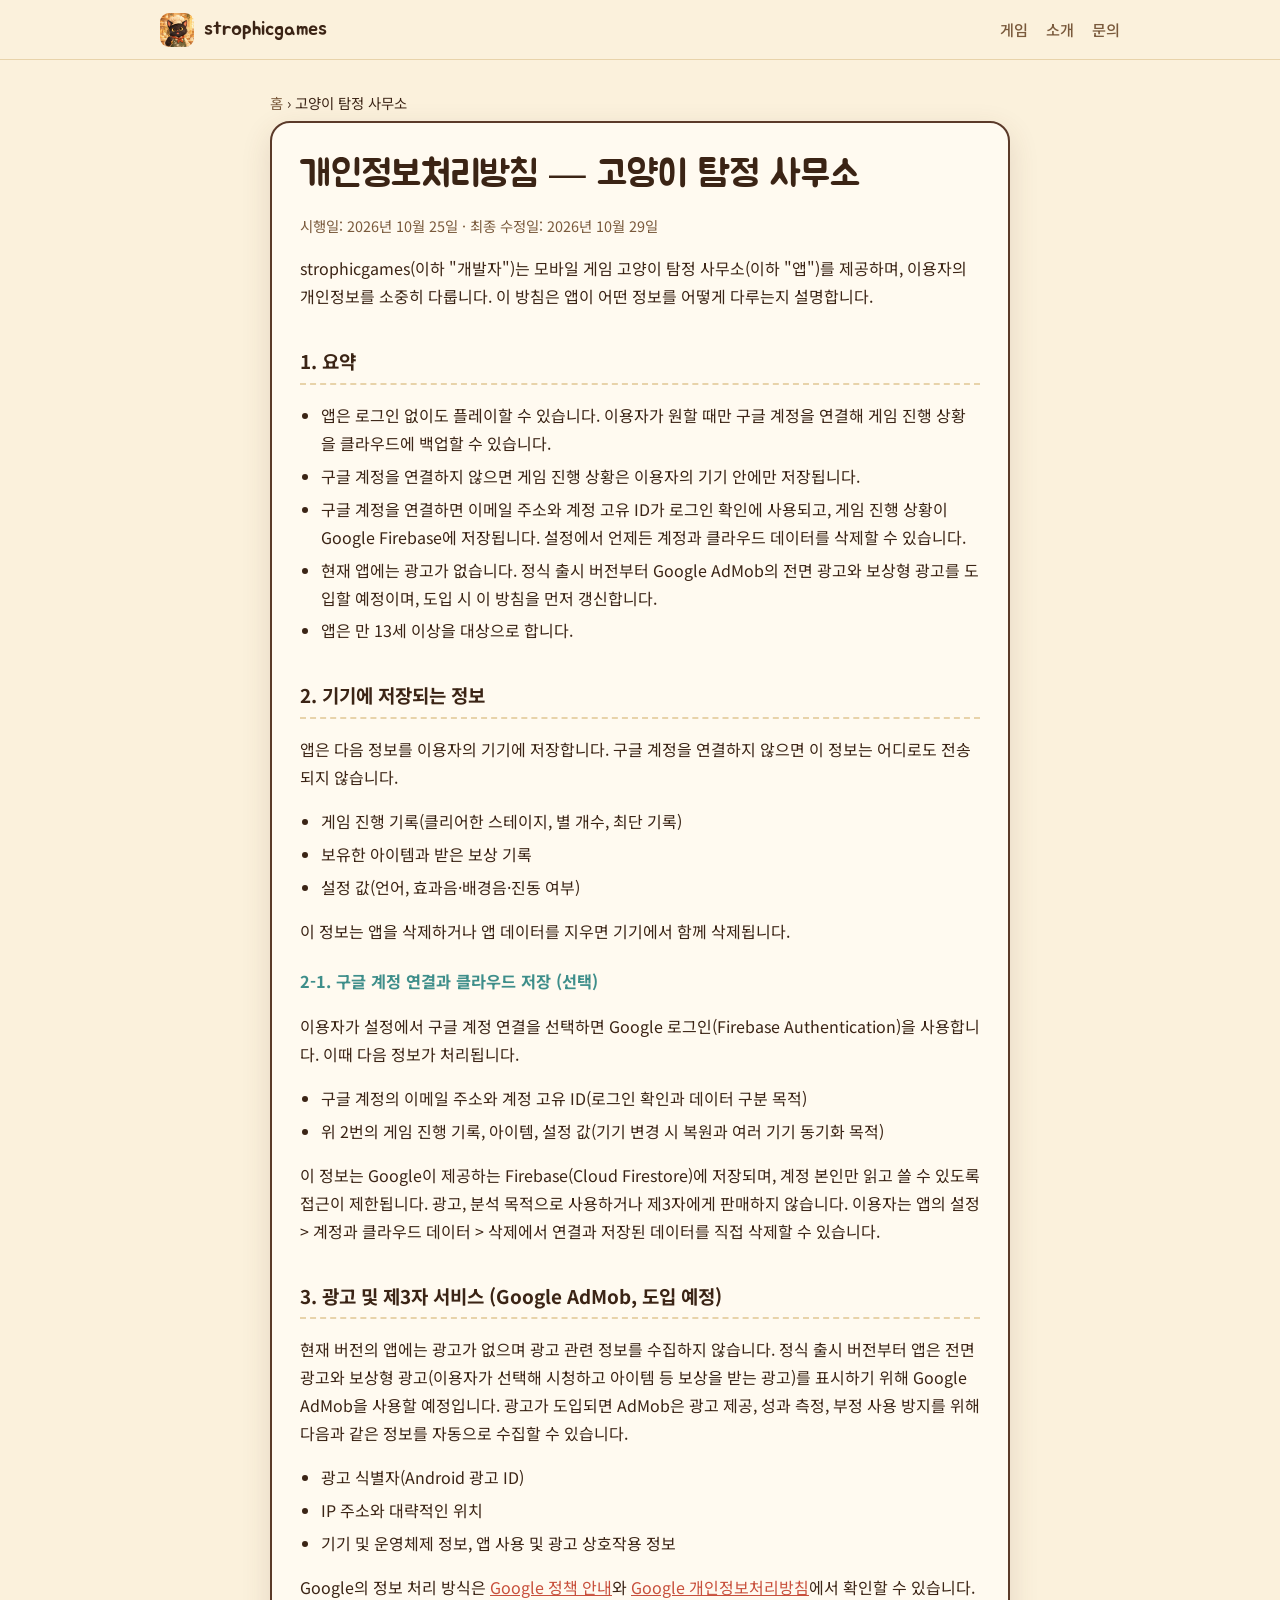
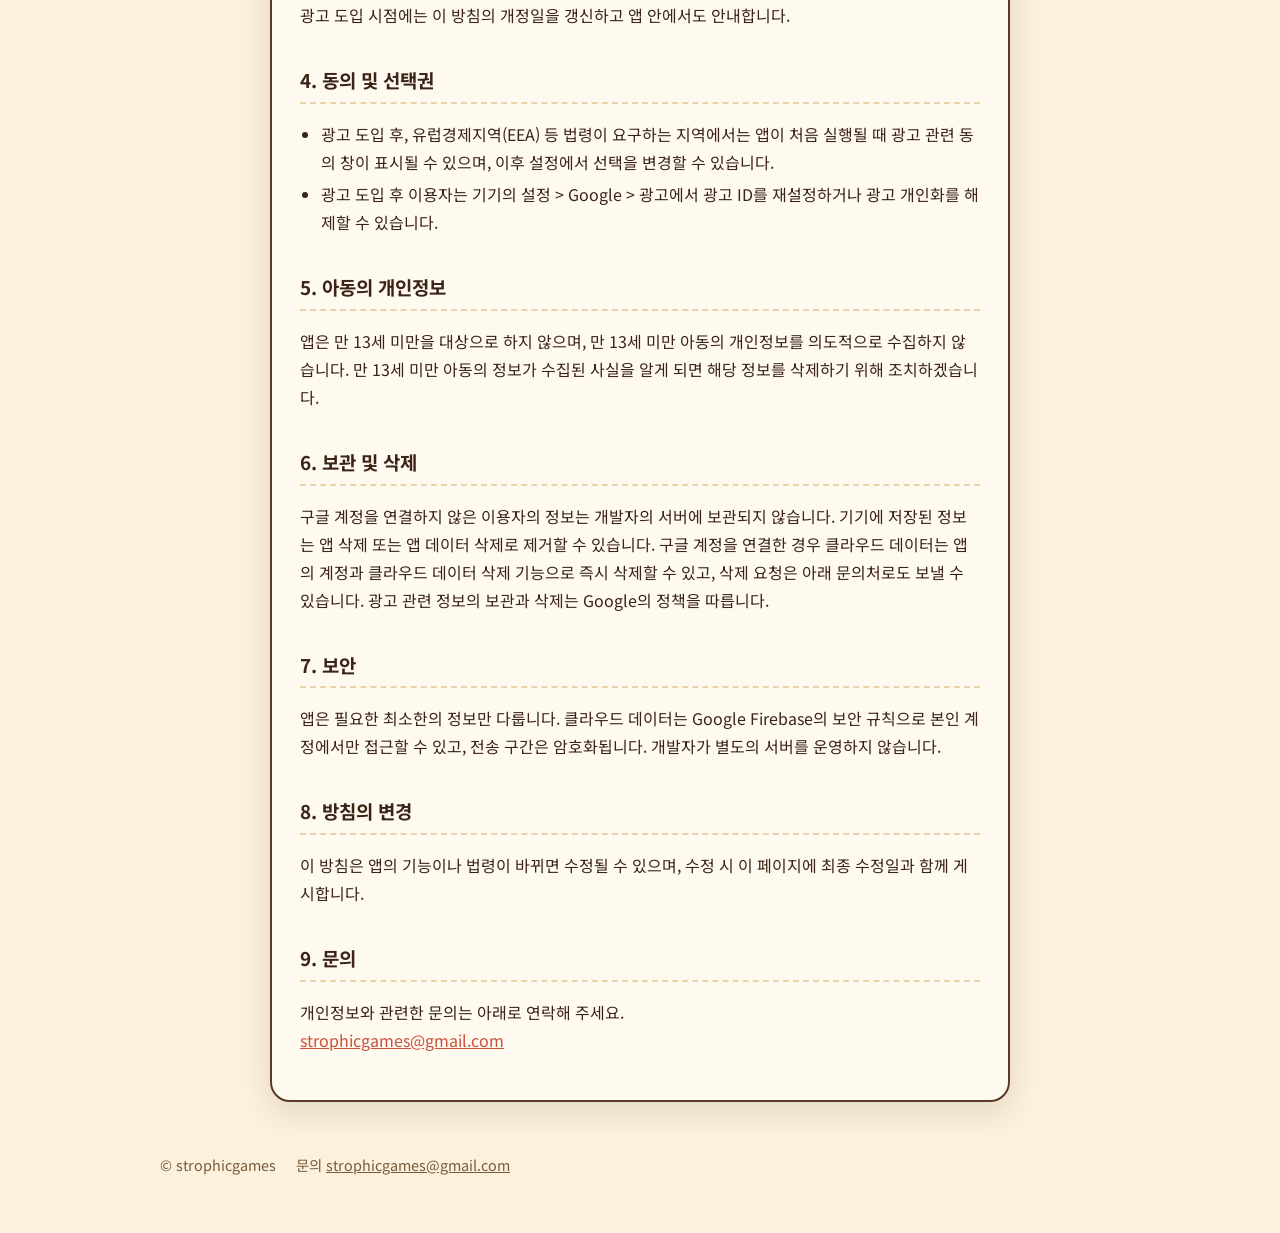
==== commit a96e3c0d: "Add files via upload" ====
--- a/privacy.html
+++ b/privacy.html
@@ -4,11 +4,16 @@
 <meta charset="utf-8">
 <meta name="viewport" content="width=device-width, initial-scale=1">
 <title>개인정보처리방침 — 고양이 탐정 사무소</title>
-<link rel="stylesheet" href="style.css">
+<meta name="description" content="strophicgames — 고양이가 주인공인 모바일 게임">
+<link rel="icon" href="images/inky-icon.webp">
+<link rel="stylesheet" href="site.css">
 </head>
 <body>
-<header class="site"><a href="./">strophicgames</a></header>
-<main class="wrap">
+<div class="top"><div class="in">
+  <a class="brand" href="./"><img src="images/inky-icon.webp" alt="">strophicgames</a>
+  <nav><a href="#games">게임</a><a href="#about">소개</a><a href="mailto:strophicgames@gmail.com">문의</a></nav>
+</div></div>
+<main class="doc"><p class="crumb"><a href="./">홈</a> › 고양이 탐정 사무소</p><div class="card">
 <h1>개인정보처리방침 — 고양이 탐정 사무소</h1>
 <p class="meta">시행일: 2026년 10월 25일 · 최종 수정일: 2026년 10월 29일</p>
 <p>strophicgames(이하 "개발자")는 모바일 게임 고양이 탐정 사무소(이하 "앱")를 제공하며, 이용자의 개인정보를 소중히 다룹니다. 이 방침은 앱이 어떤 정보를 어떻게 다루는지 설명합니다.</p>
@@ -58,7 +63,7 @@
 <p>이 방침은 앱의 기능이나 법령이 바뀌면 수정될 수 있으며, 수정 시 이 페이지에 최종 수정일과 함께 게시합니다.</p>
 <h2>9. 문의</h2>
 <p>개인정보와 관련한 문의는 아래로 연락해 주세요.<br><a href="mailto:strophicgames@gmail.com">strophicgames@gmail.com</a></p>
-<footer>© strophicgames · 문의 <a href="mailto:strophicgames@gmail.com">strophicgames@gmail.com</a></footer>
-</main>
+</div></main>
+<footer class="site"><span>© strophicgames</span><span>문의 <a href="mailto:strophicgames@gmail.com">strophicgames@gmail.com</a></span></footer>
 </body>
 </html>
--- a/site.css
+++ b/site.css
@@ -0,0 +1,52 @@
+@import url('https://fonts.googleapis.com/css2?family=Jua&family=Noto+Sans+KR:wght@400;500;700&display=swap');
+:root { --bg:#fbf1dc; --bg2:#f6e4c0; --card:#fffaf0; --ink:#3b2415; --sub:#7a5a3c; --line:#e8d3aa; --brand:#c8503c; --brand2:#e2a93b; --teal:#3e8e8a; --shadow:0 10px 30px rgba(91,58,41,.14); }
+@media (prefers-color-scheme: dark) { :root { --bg:#1b120b; --bg2:#26180e; --card:#2b1d12; --ink:#f6e7c8; --sub:#c9ae85; --line:#4a3322; --brand:#ef7d68; --brand2:#e8b550; --teal:#6cc1bc; --shadow:0 10px 30px rgba(0,0,0,.4); } }
+*{box-sizing:border-box} html{scroll-behavior:smooth}
+body{margin:0;background:var(--bg);color:var(--ink);font:16px/1.75 "Noto Sans KR",-apple-system,"Segoe UI",sans-serif}
+a{color:var(--brand)} img{max-width:100%;display:block}
+.top{position:sticky;top:0;z-index:5;background:color-mix(in srgb,var(--bg) 88%,transparent);backdrop-filter:blur(10px);border-bottom:1px solid var(--line)}
+.top .in{max-width:1000px;margin:0 auto;padding:12px 20px;display:flex;align-items:center;gap:14px}
+.brand{display:flex;align-items:center;gap:10px;color:var(--ink);text-decoration:none;font-family:Jua,sans-serif;font-size:1.25rem}
+.brand img{width:34px;height:34px;border-radius:9px}
+.top nav{margin-left:auto;display:flex;gap:18px;font-weight:500;font-size:.95rem}
+.top nav a{color:var(--sub);text-decoration:none} .top nav a:hover{color:var(--brand)}
+.hero{background:radial-gradient(1200px 500px at 80% -10%,var(--bg2),transparent 60%),var(--bg);padding:56px 0 36px}
+.hero .in{max-width:1000px;margin:0 auto;padding:0 20px;display:grid;grid-template-columns:1.1fr .9fr;gap:36px;align-items:center}
+.hero h1{font-family:Jua,sans-serif;font-weight:400;font-size:clamp(2.2rem,6vw,3.6rem);line-height:1.15;margin:.1em 0 .3em}
+.hero h1 em{font-style:normal;color:var(--brand)}
+.hero p{color:var(--sub);font-size:1.08rem;max-width:30em;margin:0 0 1.2em}
+.pill{display:inline-block;padding:.25em .8em;border-radius:99px;background:var(--bg2);border:1px solid var(--line);font-size:.85rem;color:var(--sub);font-weight:500}
+.btns{display:flex;flex-wrap:wrap;gap:10px;margin-top:6px}
+.btn{display:inline-block;padding:.7em 1.3em;border-radius:12px;font-weight:700;text-decoration:none;border:2px solid var(--ink);color:var(--ink);background:var(--card);box-shadow:0 3px 0 var(--ink);transition:transform .08s}
+.btn:active{transform:translateY(2px);box-shadow:0 1px 0 var(--ink)}
+.btn.main{background:var(--brand);color:#fff;border-color:#5b3a29;box-shadow:0 3px 0 #5b3a29}
+.hero .art{border-radius:24px;overflow:hidden;box-shadow:var(--shadow);border:3px solid #5b3a29;transform:rotate(1.2deg)}
+.sec{max-width:1000px;margin:0 auto;padding:36px 20px}
+.sec h2{font-family:Jua,sans-serif;font-weight:400;font-size:1.9rem;margin:0 0 .2em}
+.sec .lead{color:var(--sub);margin:0 0 1.2em}
+.games{display:grid;grid-template-columns:repeat(auto-fit,minmax(300px,1fr));gap:22px}
+.game{background:var(--card);border:2px solid #5b3a29;border-radius:20px;overflow:hidden;box-shadow:var(--shadow);display:flex;flex-direction:column}
+.game .pic{aspect-ratio:2/1;background-size:cover;background-position:center;display:flex;align-items:flex-end;padding:14px}
+.game .pic.cat{background:linear-gradient(135deg,#243049,#46567a 60%,#e2a93b 160%);align-items:center;justify-content:center;font-size:4.2rem;color:#fff}
+.game .txt{padding:18px 20px 20px;display:flex;flex-direction:column;gap:6px;flex:1}
+.game h3{font-family:Jua,sans-serif;font-weight:400;font-size:1.45rem;margin:0}
+.game p{margin:0;color:var(--sub)}
+.tags{display:flex;flex-wrap:wrap;gap:6px;margin:4px 0 8px}
+.tags span{font-size:.78rem;padding:.15em .7em;border-radius:99px;background:var(--bg2);color:var(--sub);border:1px solid var(--line)}
+.game .links{margin-top:auto;display:flex;flex-wrap:wrap;gap:6px 16px;font-weight:600;font-size:.95rem}
+.about{background:var(--bg2);border-block:1px solid var(--line)}
+.about .in{max-width:1000px;margin:0 auto;padding:36px 20px;display:grid;grid-template-columns:repeat(auto-fit,minmax(220px,1fr));gap:22px}
+.about h4{margin:0 0 .3em;font-size:1.05rem} .about p{margin:0;color:var(--sub);font-size:.95rem}
+footer.site{max-width:1000px;margin:0 auto;padding:30px 20px 56px;color:var(--sub);font-size:.9rem;display:flex;flex-wrap:wrap;gap:8px 20px;align-items:center}
+footer.site a{color:var(--sub)}
+.doc{max-width:780px;margin:0 auto;padding:30px 20px 20px}
+.doc .card{background:var(--card);border:2px solid #5b3a29;border-radius:20px;padding:26px 28px 30px;box-shadow:var(--shadow)}
+.doc h1{font-family:Jua,sans-serif;font-weight:400;font-size:clamp(1.7rem,4.5vw,2.3rem);line-height:1.25;margin:.1em 0 .2em}
+.doc h2{font-size:1.18rem;margin:1.8em 0 .4em;padding-bottom:.3em;border-bottom:2px dashed var(--line)}
+.doc h3{font-size:1.02rem;margin:1.4em 0 .3em;color:var(--teal)}
+.doc .meta{color:var(--sub);font-size:.9rem}
+.doc li{margin:.3em 0} .doc ul,.doc ol{padding-left:1.3em}
+.doc table{border-collapse:collapse;width:100%;font-size:.93rem;margin:.6em 0} .doc th,.doc td{border:1px solid var(--line);padding:8px 10px;text-align:left;vertical-align:top} .doc th{background:var(--bg2)}
+.crumb{font-size:.9rem;margin:0 0 6px} .crumb a{color:var(--sub);text-decoration:none} .crumb a:hover{color:var(--brand)}
+@media (max-width:760px){.hero .in{grid-template-columns:1fr}.hero .art{transform:none;max-width:320px;margin:0 auto}.top nav{gap:12px}}
+.game h3{display:flex;align-items:center;gap:10px}.game h3 .gi{width:36px;height:36px;border-radius:10px;border:2px solid #5b3a29;flex:none}
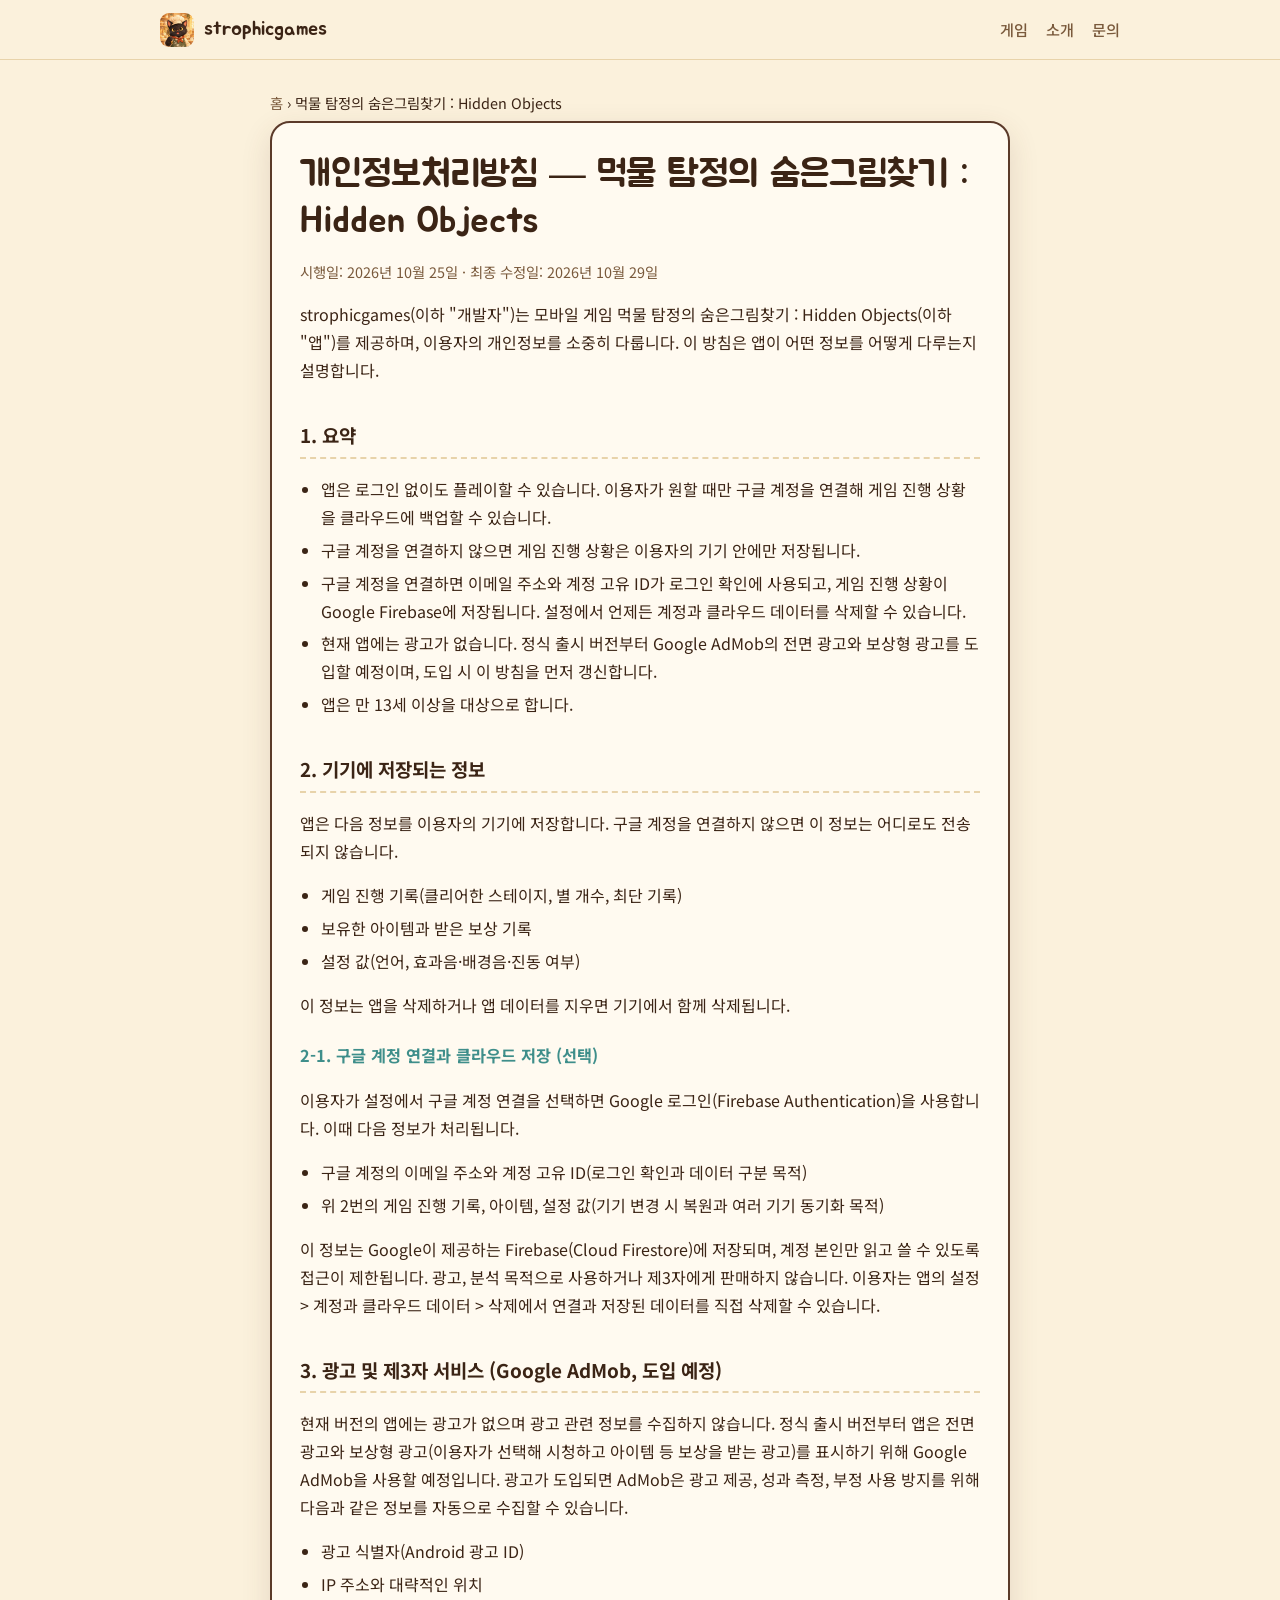
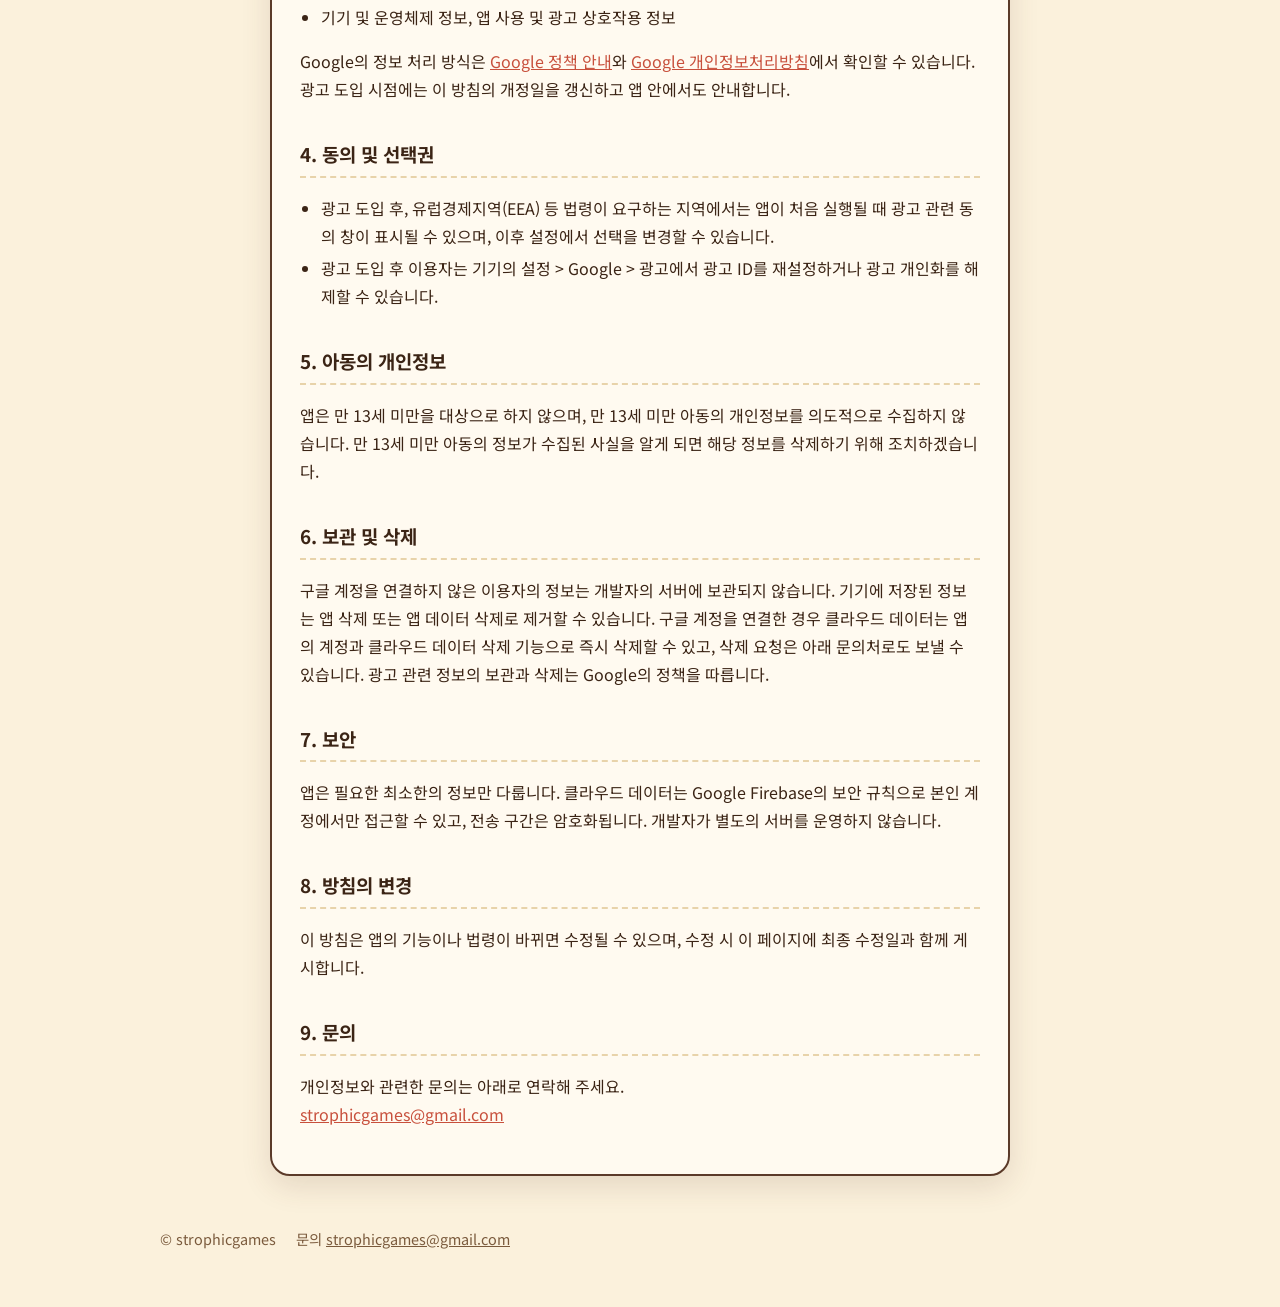
==== commit ac6bd954: "Rename games on site: Mukmul detective bakery clicker, hidden objects, catapult Co-Authored-By: Clau" ====
--- a/privacy.html
+++ b/privacy.html
@@ -3,7 +3,7 @@
 <head>
 <meta charset="utf-8">
 <meta name="viewport" content="width=device-width, initial-scale=1">
-<title>개인정보처리방침 — 고양이 탐정 사무소</title>
+<title>개인정보처리방침 — 먹물 탐정의 숨은그림찾기 : Hidden Objects</title>
 <meta name="description" content="strophicgames — 고양이가 주인공인 모바일 게임">
 <link rel="icon" href="images/inky-icon.webp">
 <link rel="stylesheet" href="site.css">
@@ -13,10 +13,10 @@
   <a class="brand" href="./"><img src="images/inky-icon.webp" alt="">strophicgames</a>
   <nav><a href="#games">게임</a><a href="#about">소개</a><a href="mailto:strophicgames@gmail.com">문의</a></nav>
 </div></div>
-<main class="doc"><p class="crumb"><a href="./">홈</a> › 고양이 탐정 사무소</p><div class="card">
-<h1>개인정보처리방침 — 고양이 탐정 사무소</h1>
+<main class="doc"><p class="crumb"><a href="./">홈</a> › 먹물 탐정의 숨은그림찾기 : Hidden Objects</p><div class="card">
+<h1>개인정보처리방침 — 먹물 탐정의 숨은그림찾기 : Hidden Objects</h1>
 <p class="meta">시행일: 2026년 10월 25일 · 최종 수정일: 2026년 10월 29일</p>
-<p>strophicgames(이하 "개발자")는 모바일 게임 고양이 탐정 사무소(이하 "앱")를 제공하며, 이용자의 개인정보를 소중히 다룹니다. 이 방침은 앱이 어떤 정보를 어떻게 다루는지 설명합니다.</p>
+<p>strophicgames(이하 "개발자")는 모바일 게임 먹물 탐정의 숨은그림찾기 : Hidden Objects(이하 "앱")를 제공하며, 이용자의 개인정보를 소중히 다룹니다. 이 방침은 앱이 어떤 정보를 어떻게 다루는지 설명합니다.</p>
 <h2>1. 요약</h2>
 <ul>
 <li>앱은 로그인 없이도 플레이할 수 있습니다. 이용자가 원할 때만 구글 계정을 연결해 게임 진행 상황을 클라우드에 백업할 수 있습니다.</li>
--- a/site.css
+++ b/site.css
@@ -50,3 +50,17 @@
 .crumb{font-size:.9rem;margin:0 0 6px} .crumb a{color:var(--sub);text-decoration:none} .crumb a:hover{color:var(--brand)}
 @media (max-width:760px){.hero .in{grid-template-columns:1fr}.hero .art{transform:none;max-width:320px;margin:0 auto}.top nav{gap:12px}}
 .game h3{display:flex;align-items:center;gap:10px}.game h3 .gi{width:36px;height:36px;border-radius:10px;border:2px solid #5b3a29;flex:none}
+
+.hero .art img{width:100%;height:auto;object-fit:cover}
+
+/* 메인 히어로: 게임 이미지 슬라이더 */
+.hero .art.slider{position:relative;aspect-ratio:720/872;background:#2b1d14}
+.slider .slide{position:absolute;inset:0;margin:0;opacity:0;transition:opacity .7s ease}
+.slider .slide.on{opacity:1}
+.hero .art.slider .slide img{width:100%;height:100%;object-fit:cover;display:block}
+.slider figcaption{position:absolute;left:12px;bottom:46px;padding:6px 14px;border-radius:999px;background:rgba(43,29,20,.78);color:#fff;font-family:Jua,sans-serif;font-size:1.05rem}
+.slider .dots{position:absolute;left:0;right:0;bottom:14px;display:flex;justify-content:center;gap:10px}
+.slider .dots button{width:12px;height:12px;border-radius:50%;border:2px solid #fff;background:transparent;padding:0;cursor:pointer;box-shadow:0 1px 3px rgba(0,0,0,.5)}
+.slider .dots button.on{background:#fff}
+@media (prefers-reduced-motion:reduce){.slider .slide{transition:none}}
+.slider figcaption{max-width:calc(100% - 24px)}
